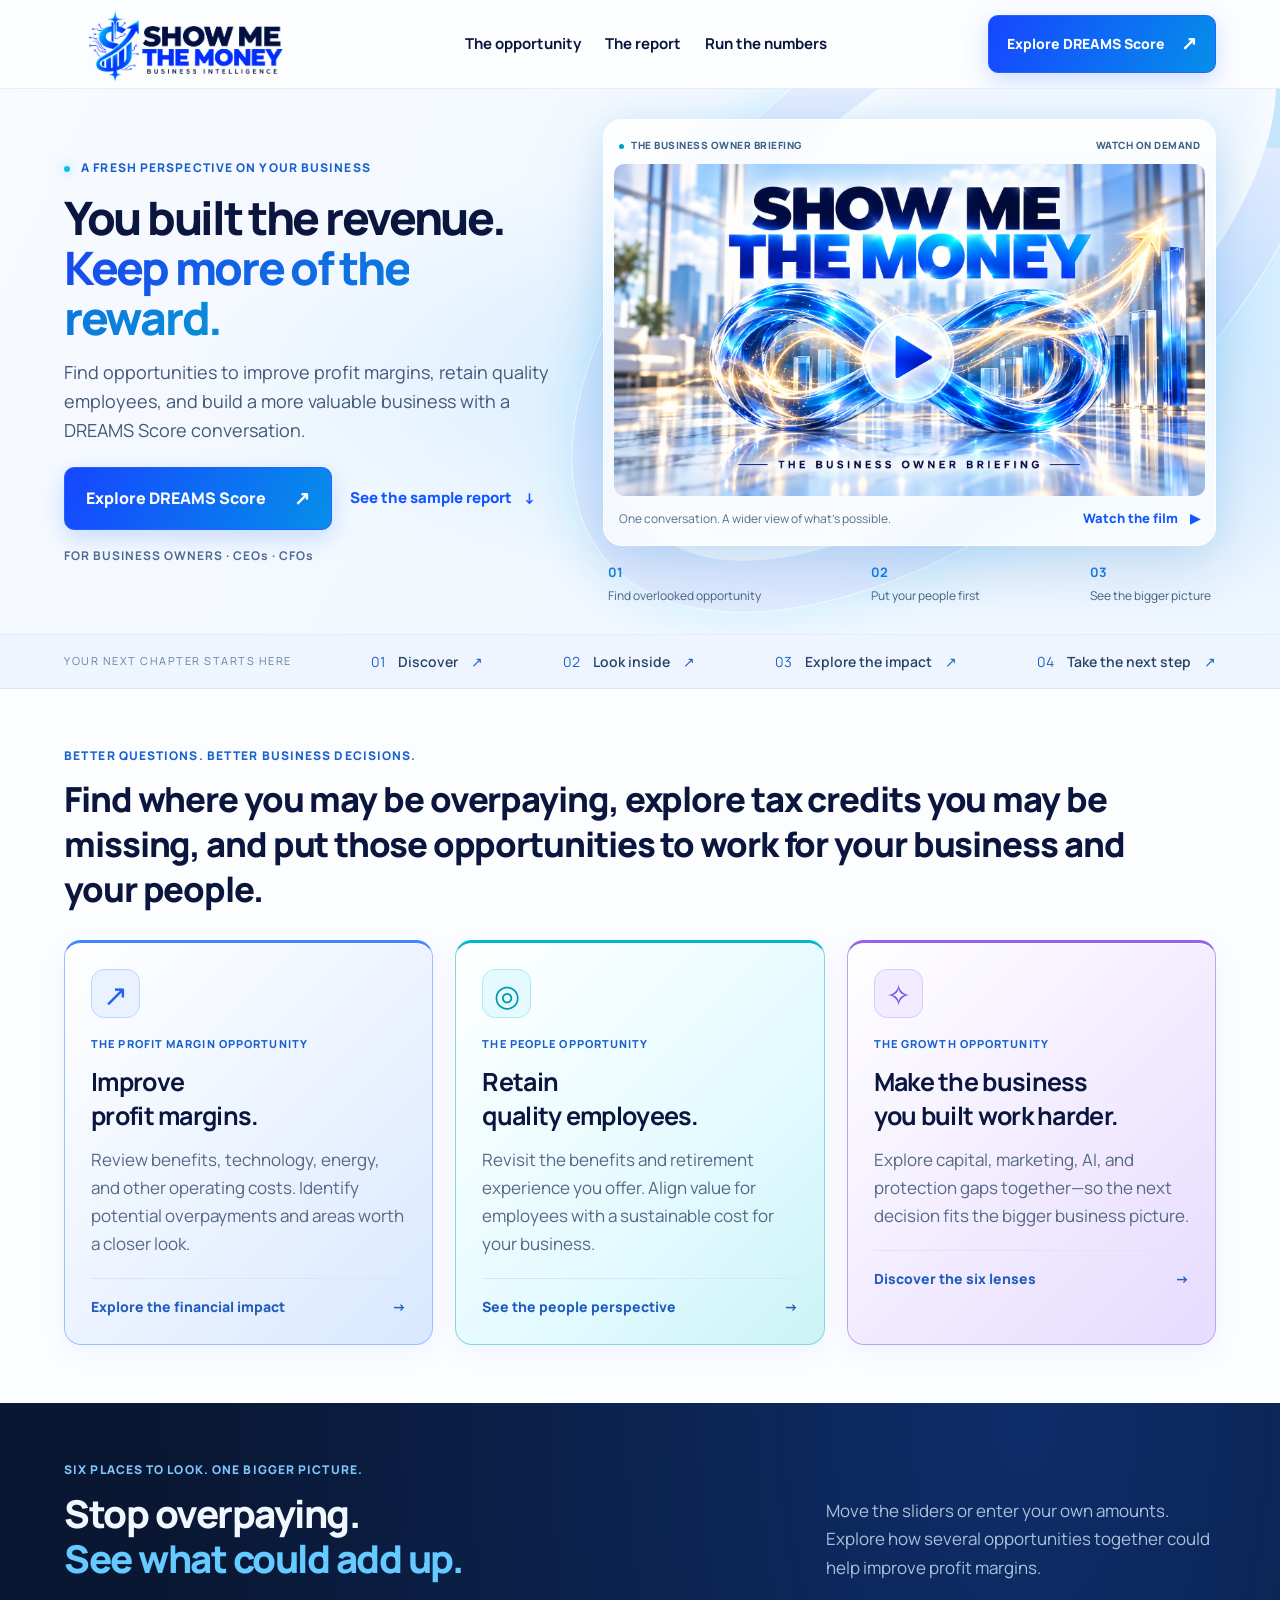
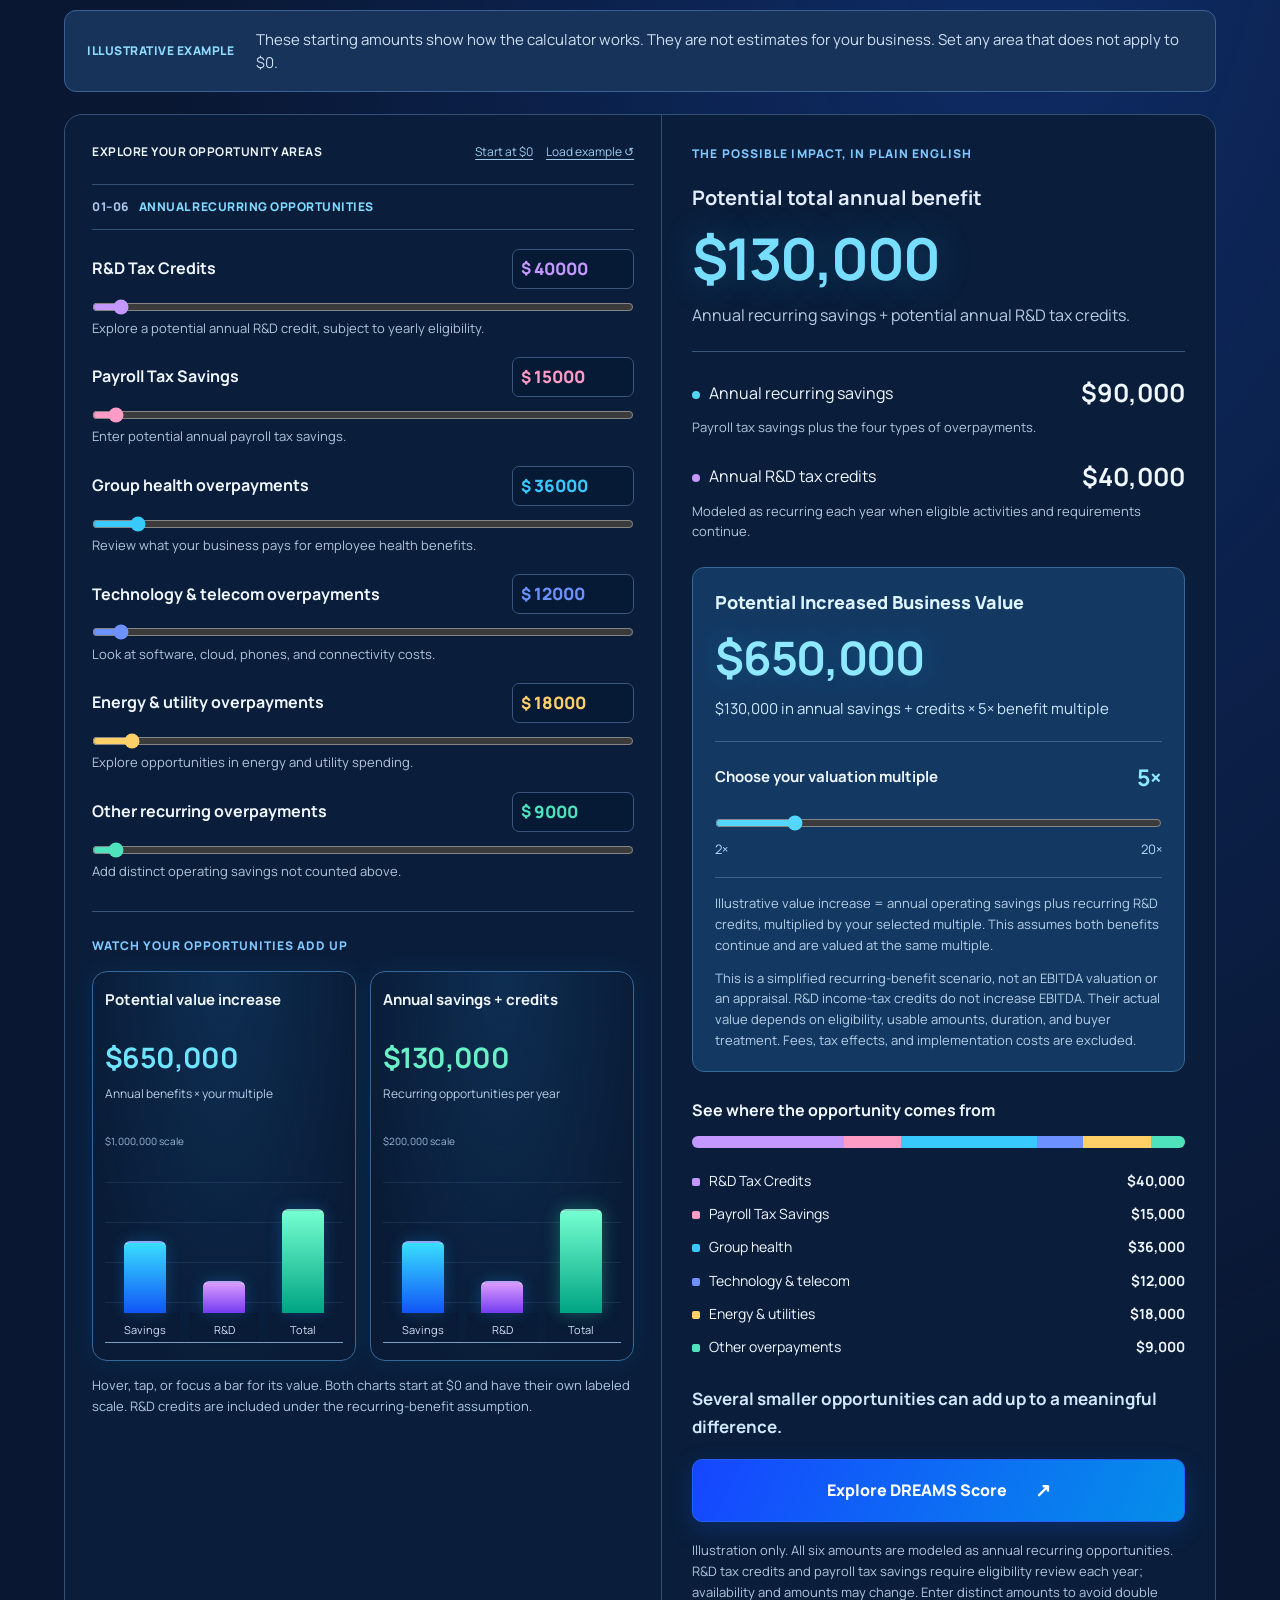
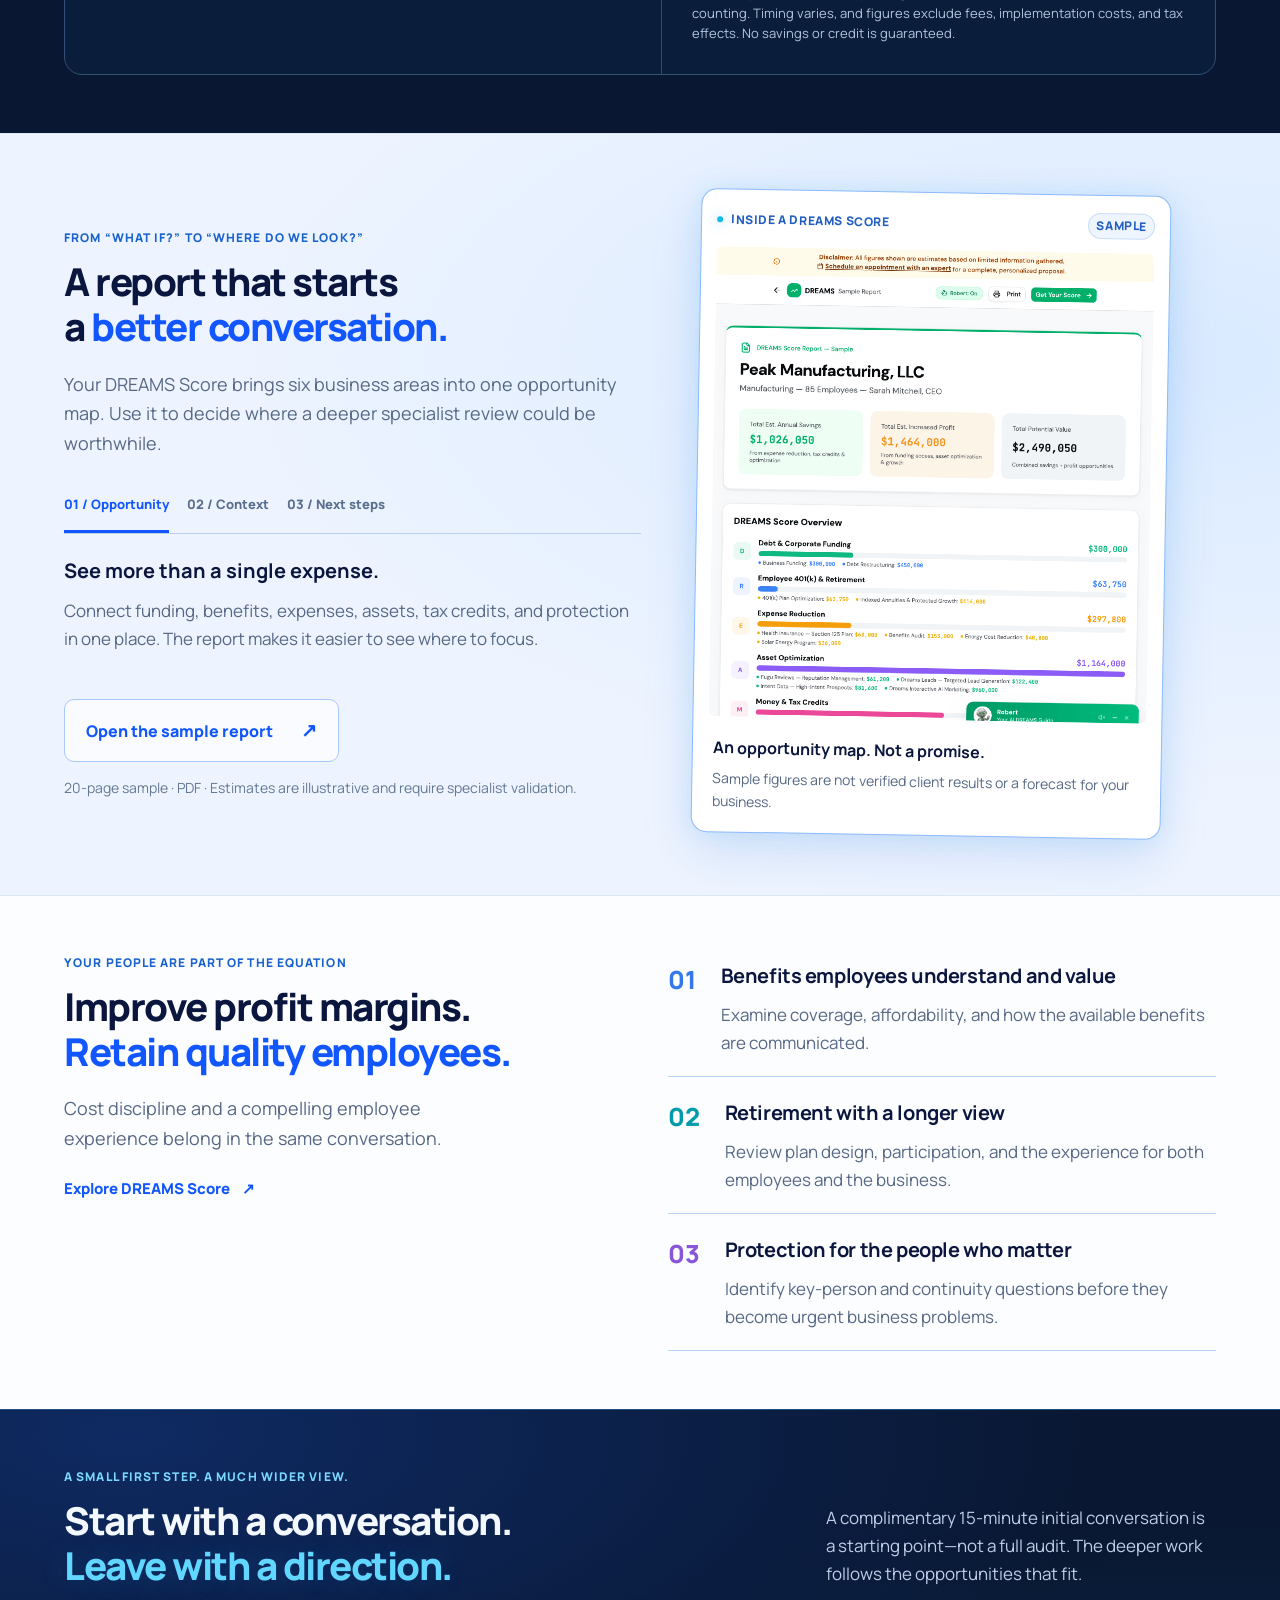
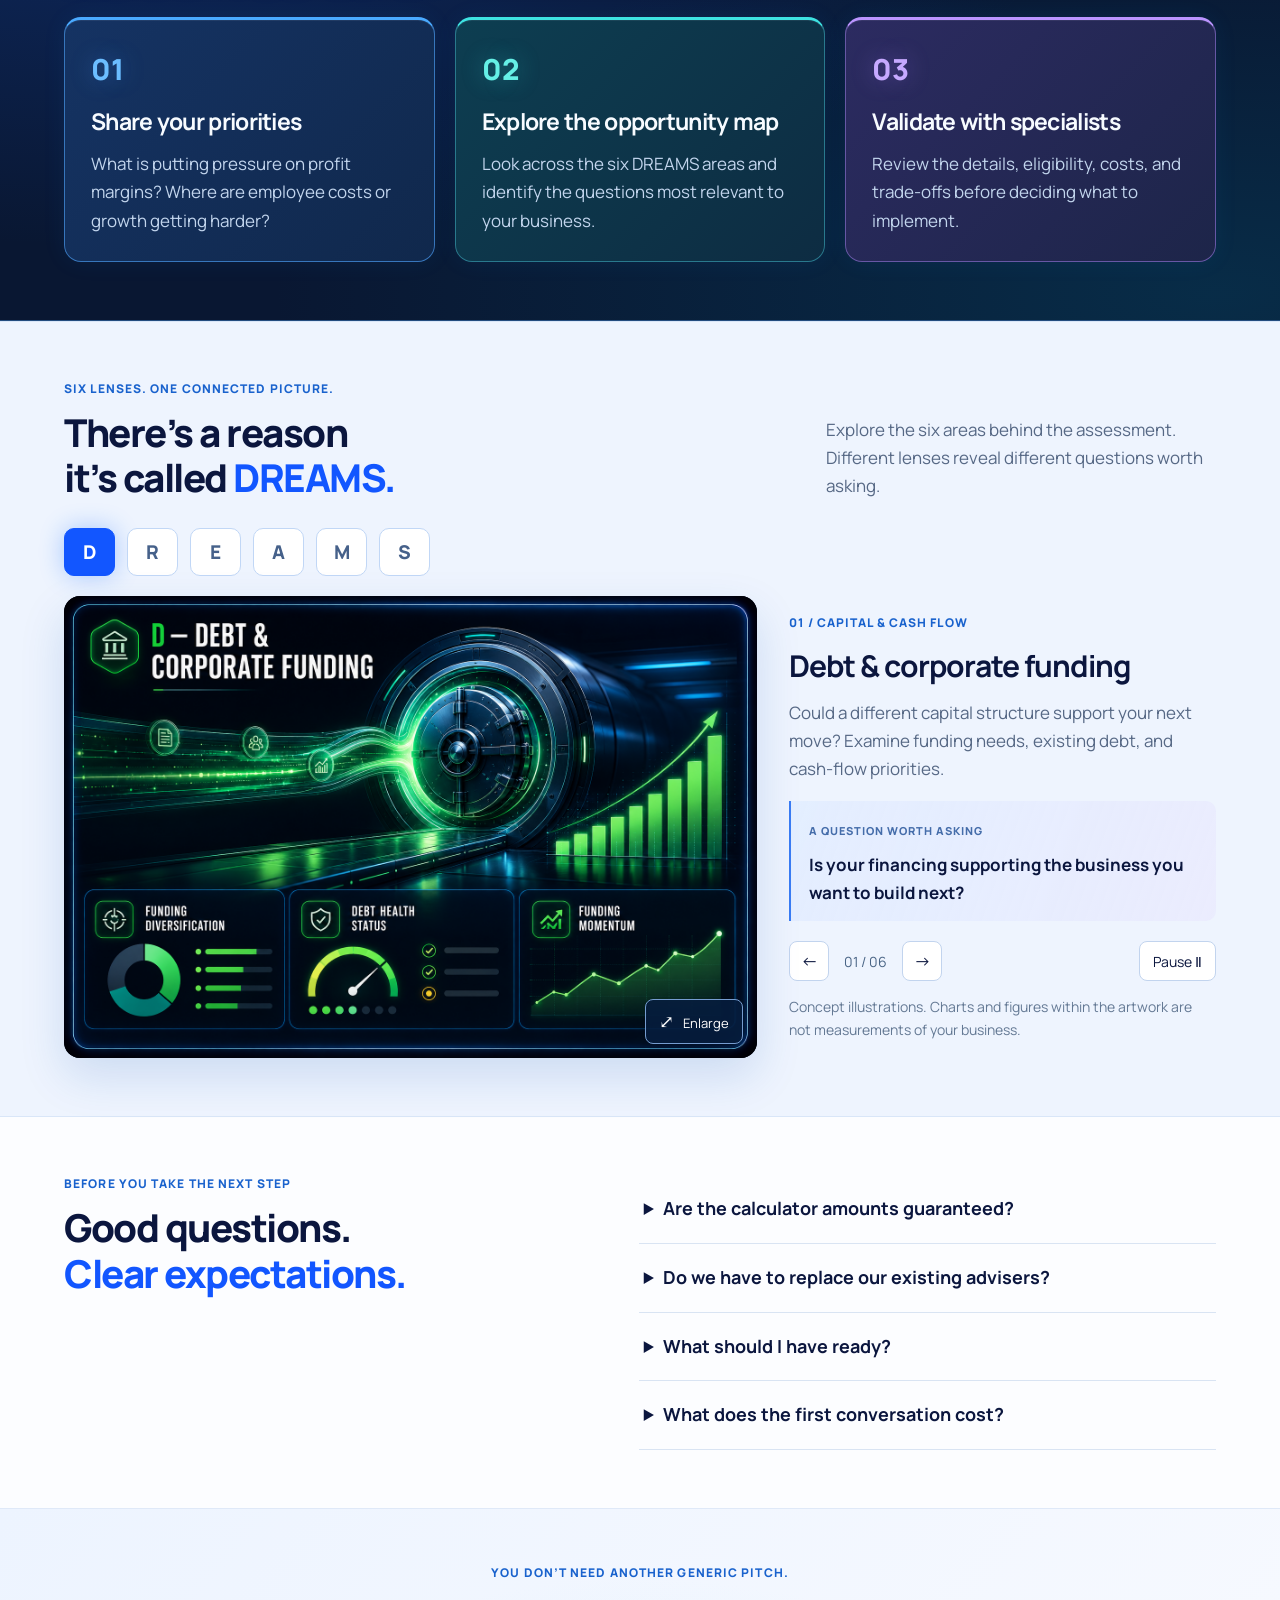
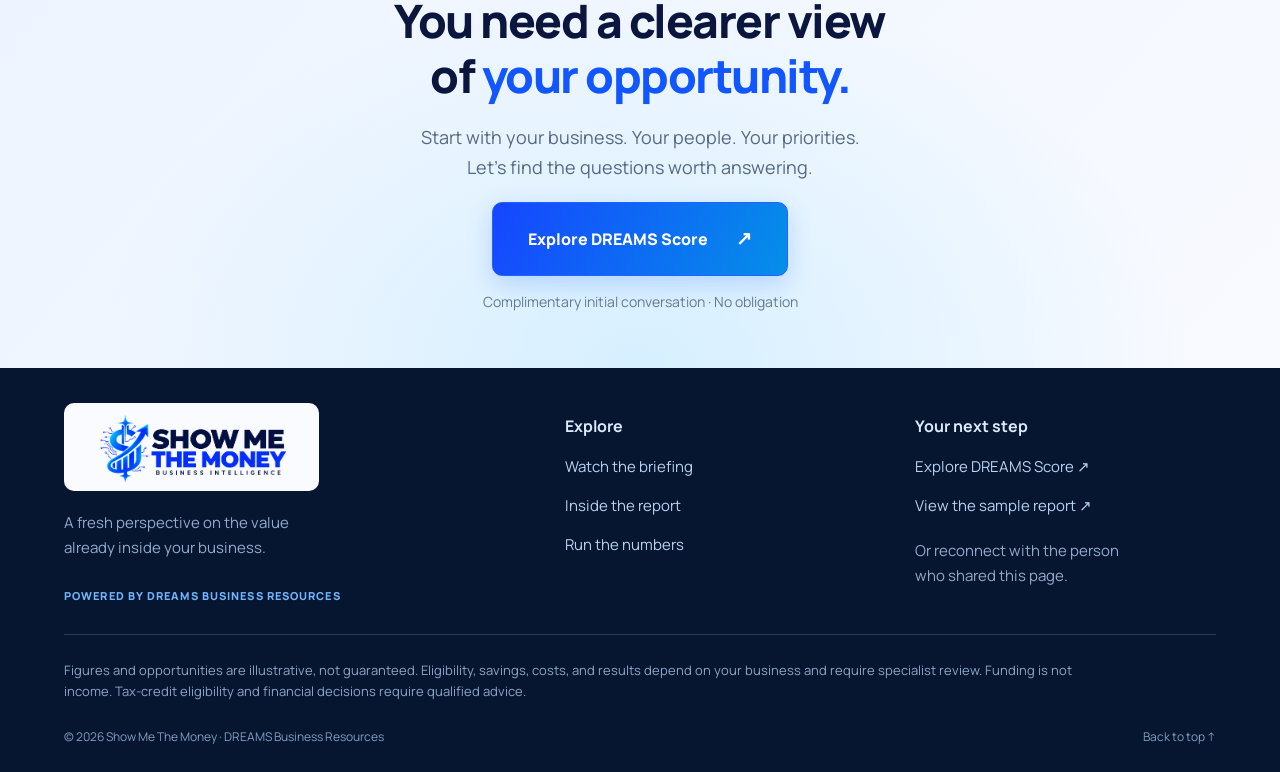
==== dreams/index.html @ e0a7e59a "Add DREAMS Score landing page at /dreams with interactive opportunity calculator" ====
<!doctype html>
<html lang="en"><head><meta charset="utf-8"><meta name="viewport" content="width=device-width,initial-scale=1"><meta name="robots" content="index,follow"><link rel="canonical" href="https://showmethemoney.pro/dreams/"><meta property="og:title" content="Show Me The Money · DREAMS Score"><meta property="og:description" content="Explore opportunities to improve profit margins and retain quality employees."><meta property="og:url" content="https://showmethemoney.pro/dreams/"><meta property="og:image" content="https://showmethemoney.pro/dreams/assets/video-cover.png"><title>Show Me The Money · Discover Your DREAMS Score</title><meta name="description" content="Explore opportunities to improve profit margins and retain quality employees with a DREAMS Score conversation."><link rel="preconnect" href="https://fonts.googleapis.com"><link rel="preconnect" href="https://fonts.gstatic.com" crossorigin><link href="https://fonts.googleapis.com/css2?family=Manrope:wght@400;500;600;700;800&display=swap" rel="stylesheet"><link rel="stylesheet" href="style.css?v=glow-7"><script defer src="app.js?v=glow-7"></script></head>
<body id="top"><a class="skip" href="#main">Skip to content</a><header class="header wrap"><a class="brand" href="#top" aria-label="Show Me The Money home"><img src="assets/show-money-logo-blue.png" alt="Show Me The Money"></a><nav aria-label="Main navigation"><a href="#opportunities">The opportunity</a><a href="#report">The report</a><a href="#value">Run the numbers</a></nav><a class="button small" href="https://dreamsscores.com/?refid=AA0233">Explore DREAMS Score <span>↗</span></a></header>
<main id="main"><section class="hero"><div class="hero-orbit" aria-hidden="true"></div><div class="wrap hero-grid"><div class="hero-copy"><p class="eyebrow"><span class="status-dot"></span> A FRESH PERSPECTIVE ON YOUR BUSINESS</p><h1>You built the revenue.<br><em>Keep more of the reward.</em></h1><p class="intro">Find opportunities to improve profit margins, retain quality employees, and build a more valuable business with a DREAMS Score conversation.</p><div class="hero-actions"><a class="button" href="https://dreamsscores.com/?refid=AA0233">Explore DREAMS Score <span>↗</span></a><a class="text-link" href="#report">See the sample report <span>↓</span></a></div><p class="micro">FOR BUSINESS OWNERS · CEOs · CFOs</p></div><div class="hero-media" id="film"><div class="video-shell"><div class="video-topline"><span><i></i> THE BUSINESS OWNER BRIEFING</span><span>WATCH ON DEMAND</span></div><div id="video-frame"><button id="play-video" class="video-cover" type="button" aria-label="Play the Show Me The Money business owner briefing"><img src="assets/video-cover.png" alt="Show Me The Money — luminous blue infinity loop and play arrow" fetchpriority="high" width="1672" height="941"></button></div><div class="video-caption"><span>One conversation. A wider view of what’s possible.</span><button class="text-link" id="watch-video" type="button">Watch the film <span>▶</span></button></div></div><div class="hero-bottom"><span><b>01</b> Find overlooked opportunity</span><span><b>02</b> Put your people first</span><span><b>03</b> See the bigger picture</span></div></div></div></section>
<div class="chapter-bar"><div class="wrap"><span>YOUR NEXT CHAPTER STARTS HERE</span><a href="#opportunities">01 <b>Discover</b> ↗</a><a href="#report">02 <b>Look inside</b> ↗</a><a href="#value">03 <b>Explore the impact</b> ↗</a><a href="#next">04 <b>Take the next step</b> ↗</a></div></div>
<section class="section wrap" id="opportunities"><div class="section-head"><div><p class="eyebrow">BETTER QUESTIONS. BETTER BUSINESS DECISIONS.</p><h2 class="opportunity-heading">Find where you may be overpaying, explore tax credits you may be missing, and put those opportunities to work for your business and your people.</h2></div></div><div class="outcome-grid"><article class="glow-card"><span class="line-icon">↗</span><p class="eyebrow">THE PROFIT MARGIN OPPORTUNITY</p><h3>Improve<br>profit margins.</h3><p>Review benefits, technology, energy, and other operating costs. Identify potential overpayments and areas worth a closer look.</p><a href="#value">Explore the financial impact <span>→</span></a></article><article class="glow-card cyan"><span class="line-icon">◎</span><p class="eyebrow">THE PEOPLE OPPORTUNITY</p><h3>Retain<br>quality employees.</h3><p>Revisit the benefits and retirement experience you offer. Align value for employees with a sustainable cost for your business.</p><a href="#people">See the people perspective <span>→</span></a></article><article class="glow-card violet"><span class="line-icon">✧</span><p class="eyebrow">THE GROWTH OPPORTUNITY</p><h3>Make the business<br>you built work harder.</h3><p>Explore capital, marketing, AI, and protection gaps together—so the next decision fits the bigger business picture.</p><a href="#dreams">Discover the six lenses <span>→</span></a></article></div></section>
<section class="value-section" id="value"><div class="wrap section"><div class="section-head"><div><p class="eyebrow">SIX PLACES TO LOOK. ONE BIGGER PICTURE.</p><h2>Stop overpaying.<br><em>See what could add up.</em></h2></div><p>Move the sliders or enter your own amounts. Explore how several opportunities together could help improve profit margins.</p></div><div class="scenario-banner"><span>ILLUSTRATIVE EXAMPLE</span><p>These starting amounts show how the calculator works. They are not estimates for your business. Set any area that does not apply to $0.</p></div><div class="opportunity-calculator"><div class="opportunity-inputs"><div class="calc-title"><b>EXPLORE YOUR OPPORTUNITY AREAS</b><div><button id="clear" type="button">Start at $0</button><button id="reset" type="button">Load example ↺</button></div></div><div class="opportunity-group"><span>01–06</span> ANNUAL RECURRING OPPORTUNITIES</div><div class="opportunity-control" style="--area-color:#c498ff"><div class="opportunity-label"><label for="rd">R&amp;D Tax Credits</label><div class="amount-entry"><span aria-hidden="true">$</span><input id="rd-amount" aria-label="R&amp;D Tax Credits, dollars" type="number" min="0" max="1000000" step="1" value="40000" inputmode="numeric"></div></div><input id="rd" type="range" min="0" max="1000000" step="1" value="40000" aria-describedby="rd-help"><p id="rd-help">Explore a potential annual R&amp;D credit, subject to yearly eligibility.</p></div><div class="opportunity-control" style="--area-color:#ff9cc5"><div class="opportunity-label"><label for="payroll">Payroll Tax Savings</label><div class="amount-entry"><span aria-hidden="true">$</span><input id="payroll-amount" aria-label="Payroll Tax Savings, dollars" type="number" min="0" max="500000" step="1" value="15000" inputmode="numeric"></div></div><input id="payroll" type="range" min="0" max="500000" step="1" value="15000" aria-describedby="payroll-help"><p id="payroll-help">Enter potential annual payroll tax savings.</p></div><div class="opportunity-control" style="--area-color:#38c9ff"><div class="opportunity-label"><label for="health">Group health overpayments</label><div class="amount-entry"><span aria-hidden="true">$</span><input id="health-amount" aria-label="Group health overpayments, dollars" type="number" min="0" max="500000" step="1" value="36000" inputmode="numeric"></div></div><input id="health" type="range" min="0" max="500000" step="1" value="36000" aria-describedby="health-help"><p id="health-help">Review what your business pays for employee health benefits.</p></div><div class="opportunity-control" style="--area-color:#6d92ff"><div class="opportunity-label"><label for="technology">Technology & telecom overpayments</label><div class="amount-entry"><span aria-hidden="true">$</span><input id="technology-amount" aria-label="Technology & telecom overpayments, dollars" type="number" min="0" max="300000" step="1" value="12000" inputmode="numeric"></div></div><input id="technology" type="range" min="0" max="300000" step="1" value="12000" aria-describedby="technology-help"><p id="technology-help">Look at software, cloud, phones, and connectivity costs.</p></div><div class="opportunity-control" style="--area-color:#ffcf68"><div class="opportunity-label"><label for="energy">Energy & utility overpayments</label><div class="amount-entry"><span aria-hidden="true">$</span><input id="energy-amount" aria-label="Energy & utility overpayments, dollars" type="number" min="0" max="300000" step="1" value="18000" inputmode="numeric"></div></div><input id="energy" type="range" min="0" max="300000" step="1" value="18000" aria-describedby="energy-help"><p id="energy-help">Explore opportunities in energy and utility spending.</p></div><div class="opportunity-control" style="--area-color:#4ee3bd"><div class="opportunity-label"><label for="other">Other recurring overpayments</label><div class="amount-entry"><span aria-hidden="true">$</span><input id="other-amount" aria-label="Other recurring overpayments, dollars" type="number" min="0" max="300000" step="1" value="9000" inputmode="numeric"></div></div><input id="other" type="range" min="0" max="300000" step="1" value="9000" aria-describedby="other-help"><p id="other-help">Add distinct operating savings not counted above.</p></div><div class="impact-dashboard"><p class="eyebrow">WATCH YOUR OPPORTUNITIES ADD UP</p><div class="impact-charts"><section class="impact-chart" aria-labelledby="valuation-chart-title"><h3 id="valuation-chart-title">Potential value increase</h3><strong id="valuation-chart-total"></strong><p>Annual benefits × your multiple</p><div class="chart-axis"><span id="valuation-ceiling"></span><span>$0 baseline</span></div><div class="chart-plot"><div class="chart-column"><div class="chart-track"><button type="button" class="chart-bar chart-color-0" id="valuation-bar-0" aria-label="Savings"><span class="chart-tooltip" id="valuation-tip-0"></span></button></div><span>Savings</span></div><div class="chart-column"><div class="chart-track"><button type="button" class="chart-bar chart-color-1" id="valuation-bar-1" aria-label="R&D"><span class="chart-tooltip" id="valuation-tip-1"></span></button></div><span>R&D</span></div><div class="chart-column"><div class="chart-track"><button type="button" class="chart-bar chart-color-2" id="valuation-bar-2" aria-label="Total"><span class="chart-tooltip" id="valuation-tip-2"></span></button></div><span>Total</span></div></div></section><section class="impact-chart" aria-labelledby="benefits-chart-title"><h3 id="benefits-chart-title">Annual savings + credits</h3><strong id="benefits-chart-total"></strong><p>Recurring opportunities per year</p><div class="chart-axis"><span id="benefits-ceiling"></span><span>$0 baseline</span></div><div class="chart-plot"><div class="chart-column"><div class="chart-track"><button type="button" class="chart-bar chart-color-0" id="benefits-bar-0" aria-label="Savings"><span class="chart-tooltip" id="benefits-tip-0"></span></button></div><span>Savings</span></div><div class="chart-column"><div class="chart-track"><button type="button" class="chart-bar chart-color-1" id="benefits-bar-1" aria-label="R&D"><span class="chart-tooltip" id="benefits-tip-1"></span></button></div><span>R&D</span></div><div class="chart-column"><div class="chart-track"><button type="button" class="chart-bar chart-color-2" id="benefits-bar-2" aria-label="Total"><span class="chart-tooltip" id="benefits-tip-2"></span></button></div><span>Total</span></div></div></section></div><p class="chart-caption">Hover, tap, or focus a bar for its value. Both charts start at $0 and have their own labeled scale. R&D credits are included under the recurring-benefit assumption.</p></div></div><div class="opportunity-results"><p class="eyebrow">THE POSSIBLE IMPACT, IN PLAIN ENGLISH</p><div class="first-year-result"><span>Potential total annual benefit</span><strong id="first-year-out">$130,000</strong><p>Annual recurring savings + potential annual R&amp;D tax credits.</p></div><div class="savings-summary"><div><span><i class="savings-dot"></i> Annual recurring savings</span><strong id="annual-out">$90,000</strong></div><p>Payroll tax savings plus the four types of overpayments.</p><div><span><i class="credits-dot"></i> Annual R&amp;D tax credits</span><strong id="credits-out">$40,000</strong></div><p>Modeled as recurring each year when eligible activities and requirements continue.</p></div><div class="monthly-result business-value-result"><span>Potential Increased Business Value</span><strong id="business-value-out">$650,000</strong><p id="business-value-formula">$130,000 in annual savings + credits × 5× benefit multiple</p><div class="multiple-control"><label for="earnings-multiple">Choose your valuation multiple <output id="earnings-multiple-out" for="earnings-multiple">5×</output></label><input id="earnings-multiple" type="range" min="2" max="20" step="0.5" value="5" aria-describedby="multiple-help"><div class="range-ends"><span>2×</span><span>20×</span></div></div><p id="multiple-help">Illustrative value increase = annual operating savings plus recurring R&D credits, multiplied by your selected multiple. This assumes both benefits continue and are valued at the same multiple.</p><p class="valuation-note">This is a simplified recurring-benefit scenario, not an EBITDA valuation or an appraisal. R&D income-tax credits do not increase EBITDA. Their actual value depends on eligibility, usable amounts, duration, and buyer treatment. Fees, tax effects, and implementation costs are excluded.</p></div><div class="breakdown"><h3>See where the opportunity comes from</h3><div id="breakdown-bar" class="breakdown-bar" aria-hidden="true"></div><div id="breakdown-list"></div></div><p class="result-takeaway">Several smaller opportunities can add up to a meaningful difference.</p><a class="button" href="https://dreamsscores.com/?refid=AA0233">Explore DREAMS Score <span>↗</span></a><p class="calc-note">Illustration only. All six amounts are modeled as annual recurring opportunities. R&amp;D tax credits and payroll tax savings require eligibility review each year; availability and amounts may change. Enter distinct amounts to avoid double counting. Timing varies, and figures exclude fees, implementation costs, and tax effects. No savings or credit is guaranteed.</p><p class="sr-only" id="calc-status" role="status" aria-live="polite"></p></div></div></div></section>
<section class="report-section" id="report"><div class="wrap section report-grid"><div class="report-copy"><p class="eyebrow">FROM “WHAT IF?” TO “WHERE DO WE LOOK?”</p><h2>A report that starts<br>a <em>better conversation.</em></h2><p class="lead">Your DREAMS Score brings six business areas into one opportunity map. Use it to decide where a deeper specialist review could be worthwhile.</p><div class="report-tabs" role="tablist" aria-label="What the report gives you"><button id="tab-map" role="tab" aria-controls="report-panel" aria-selected="true" data-report="0">01 / Opportunity</button><button id="tab-context" role="tab" aria-controls="report-panel" aria-selected="false" tabindex="-1" data-report="1">02 / Context</button><button id="tab-action" role="tab" aria-controls="report-panel" aria-selected="false" tabindex="-1" data-report="2">03 / Next steps</button></div><div id="report-panel" role="tabpanel" aria-labelledby="tab-map" tabindex="0"><h3>See more than a single expense.</h3><p>Connect funding, benefits, expenses, assets, tax credits, and protection in one place. The report makes it easier to see where to focus.</p></div><a class="button outline" href="assets/dreams-score-sample.pdf" target="_blank" rel="noopener">Open the sample report <span>↗</span></a><p class="fine">20-page sample · PDF · Estimates are illustrative and require specialist validation.</p></div><div class="report-display"><div class="report-label"><span class="status-dot"></span> INSIDE A DREAMS SCORE <span>SAMPLE</span></div><a href="assets/dreams-score-sample.pdf" target="_blank" rel="noopener" aria-label="Open the full sample DREAMS Score report"><img src="assets/report-preview.png" alt="Sample DREAMS Score for Peak Manufacturing, with estimated opportunities across six areas" width="773" height="1000" loading="lazy"></a><div class="report-caption"><b>An opportunity map. Not a promise.</b><span>Sample figures are not verified client results or a forecast for your business.</span></div></div></div></section>
<section class="section wrap people-section" id="people"><div class="people-intro"><p class="eyebrow">YOUR PEOPLE ARE PART OF THE EQUATION</p><h2>Improve profit margins.<br><em>Retain quality employees.</em></h2><p>Cost discipline and a compelling employee experience belong in the same conversation.</p><a class="text-link" href="https://dreamsscores.com/?refid=AA0233">Explore DREAMS Score <span>↗</span></a></div><div class="people-list"><article><span>01</span><div><h3>Benefits employees understand and value</h3><p>Examine coverage, affordability, and how the available benefits are communicated.</p></div></article><article><span>02</span><div><h3>Retirement with a longer view</h3><p>Review plan design, participation, and the experience for both employees and the business.</p></div></article><article><span>03</span><div><h3>Protection for the people who matter</h3><p>Identify key-person and continuity questions before they become urgent business problems.</p></div></article></div></section>
<section class="appointment-section" id="appointment"><div class="section wrap"><div class="section-head"><div><p class="eyebrow">A SMALL FIRST STEP. A MUCH WIDER VIEW.</p><h2>Start with a conversation.<br><em>Leave with a direction.</em></h2></div><p>A complimentary 15-minute initial conversation is a starting point—not a full audit. The deeper work follows the opportunities that fit.</p></div><div class="steps"><article class="glow-card"><span>01</span><h3>Share your priorities</h3><p>What is putting pressure on profit margins? Where are employee costs or growth getting harder?</p></article><article class="glow-card"><span>02</span><h3>Explore the opportunity map</h3><p>Look across the six DREAMS areas and identify the questions most relevant to your business.</p></article><article class="glow-card"><span>03</span><h3>Validate with specialists</h3><p>Review the details, eligibility, costs, and trade-offs before deciding what to implement.</p></article></div></div></section>
<section class="dreams-section" id="dreams"><div class="wrap section"><div class="section-head"><div><p class="eyebrow">SIX LENSES. ONE CONNECTED PICTURE.</p><h2>There’s a reason<br>it’s called <em>DREAMS.</em></h2></div><p>Explore the six areas behind the assessment. Different lenses reveal different questions worth asking.</p></div><div class="dreams-tabs" role="group" aria-label="Choose a DREAMS area"><button data-slide="0" aria-pressed="true">D</button><button data-slide="1" aria-pressed="false">R</button><button data-slide="2" aria-pressed="false">E</button><button data-slide="3" aria-pressed="false">A</button><button data-slide="4" aria-pressed="false">M</button><button data-slide="5" aria-pressed="false">S</button></div><div class="carousel" id="carousel" aria-roledescription="carousel" aria-label="DREAMS opportunity areas"><div class="carousel-image" id="swipe-area"><img id="slide-image" src="assets/dreams-d.png" alt="D — Debt and Corporate Funding" width="1536" height="1024" loading="lazy"><button id="expand" type="button" aria-label="Enlarge the current DREAMS image">⤢ <span>Enlarge</span></button></div><div class="carousel-copy"><p class="eyebrow" id="slide-kicker">01 / CAPITAL & CASH FLOW</p><h3 id="slide-title">Debt & corporate funding</h3><p id="slide-description">Could a different capital structure support your next move? Examine funding needs, existing debt, and cash-flow priorities.</p><div class="question-box"><span>A QUESTION WORTH ASKING</span><p id="slide-question">Is your financing supporting the business you want to build next?</p></div><div class="carousel-controls"><button id="prev" aria-label="Previous DREAMS area">←</button><span id="slide-count">01 / 06</span><button id="next-slide" aria-label="Next DREAMS area">→</button><button id="pause" aria-pressed="false">Pause Ⅱ</button></div><p class="fine">Concept illustrations. Charts and figures within the artwork are not measurements of your business.</p><p id="slide-status" class="sr-only" aria-live="polite"></p></div></div></div></section>
<section class="section wrap faq"><div><p class="eyebrow">BEFORE YOU TAKE THE NEXT STEP</p><h2>Good questions.<br><em>Clear expectations.</em></h2></div><div><details><summary>Are the calculator amounts guaranteed?</summary><p>No. The starting amounts are an example, not an estimate for your business. The calculator adds the annual recurring savings and R&amp;D tax credits you enter. It assumes the selected amounts continue when annual eligibility requirements are met. Specialists must confirm eligibility, timing, costs, and the actual financial impact.</p></details><details><summary>Do we have to replace our existing advisers?</summary><p>You can bring the opportunity discussion to your current CPA, benefits adviser, or leadership team. Use it to ask better questions and determine where additional expertise would be helpful.</p></details><details><summary>What should I have ready?</summary><p>Start with your priorities and a general picture of your business. If a deeper review makes sense, the appropriate specialist can explain which records are needed and how to provide them.</p></details><details><summary>What does the first conversation cost?</summary><p>The initial DREAMS Score conversation is presented as complimentary and without obligation. Any later service, product, or implementation should be reviewed separately for pricing, terms, and suitability.</p></details></div></section>
<section class="final-section" id="next"><div class="wrap final-inner"><p class="eyebrow">YOU DON’T NEED ANOTHER GENERIC PITCH.</p><h2>You need a clearer view<br>of <em>your opportunity.</em></h2><p>Start with your business. Your people. Your priorities.<br>Let’s find the questions worth answering.</p><a class="button" href="https://dreamsscores.com/?refid=AA0233">Explore DREAMS Score <span>↗</span></a><span class="fine">Complimentary initial conversation · No obligation</span></div></section></main>
<footer><div class="wrap footer-top"><div><a class="brand" href="#top"><img src="assets/show-money-logo-blue.png" alt="Show Me The Money"></a><p>A fresh perspective on the value<br>already inside your business.</p><span class="eyebrow">POWERED BY DREAMS BUSINESS RESOURCES</span></div><div><h3>Explore</h3><a href="#film">Watch the briefing</a><a href="#report">Inside the report</a><a href="#value">Run the numbers</a></div><div><h3>Your next step</h3><a href="https://dreamsscores.com/?refid=AA0233">Explore DREAMS Score ↗</a><a href="assets/dreams-score-sample.pdf" target="_blank" rel="noopener">View the sample report ↗</a><p>Or reconnect with the person<br>who shared this page.</p></div></div><div class="wrap footer-bottom"><p>Figures and opportunities are illustrative, not guaranteed. Eligibility, savings, costs, and results depend on your business and require specialist review. Funding is not income. Tax-credit eligibility and financial decisions require qualified advice.</p><div><span>© 2026 Show Me The Money · DREAMS Business Resources</span><a href="#top">Back to top ↑</a></div></div></footer>
<dialog id="image-dialog" aria-labelledby="dialog-title"><div class="dialog-head"><h2 id="dialog-title">DREAMS opportunity area</h2><button id="close-dialog" aria-label="Close enlarged image">Close ×</button></div><img id="large-image" alt=""><p>Concept artwork · Illustrative figures only</p></dialog></body></html>
---- dreams/style.css ----
:root{--ink:#0b163e;--muted:#566885;--blue:#1256ff;--cyan:#00b5d6;--pearl:#f6f9ff;--line:#d9e4f3}*{box-sizing:border-box}html{scroll-behavior:smooth;scroll-padding-top:24px}body{margin:0;background:#fcfdff;color:var(--ink);font:15px/1.7 Manrope,Arial,sans-serif;-webkit-font-smoothing:antialiased}button,input{font:inherit}button,a{-webkit-tap-highlight-color:transparent}button{cursor:pointer}button,a,input,summary{touch-action:manipulation}a{color:inherit;text-decoration:none}img{display:block;max-width:100%}button{color:inherit}h1,h2,h3,p{margin:0}em{font-style:normal;color:var(--blue)}.wrap{width:min(1280px,90%);margin-inline:auto}.section{padding-block:100px}.header{display:flex;align-items:center;justify-content:space-between;gap:25px;min-height:112px}.brand{width:240px;flex-shrink:0}.brand img{width:100%;height:75px;object-fit:contain}.header nav{display:flex;gap:27px;font-size:12px;font-weight:700}.header nav a:hover{color:var(--blue)}.button{display:inline-flex;align-items:center;justify-content:center;gap:28px;padding:18px 25px;background:linear-gradient(115deg,#1646ff,#058fe9);color:white;border:1px solid #2362ff;border-radius:10px;font-size:13px;font-weight:800;box-shadow:0 8px 24px #1266ff35;transition:box-shadow .25s,transform .25s}.button span{font-size:19px}.button.small{padding:12px 18px;font-size:11px;gap:16px}.button.outline{color:var(--blue);background:#ffffffa8;box-shadow:none;border-color:#a7c8fa}.button:hover{box-shadow:0 0 28px #286dff75,0 12px 28px #009dff25;transform:translateY(-3px)}.text-link{display:inline-flex;align-items:center;gap:12px;font-size:12px;font-weight:800;color:var(--blue);border:0;background:transparent;padding:0}.text-link:hover{text-decoration:underline}.eyebrow{font-size:10px;line-height:1.5;font-weight:800;letter-spacing:1.6px;color:#1962cd}.status-dot{display:inline-block;width:6px;height:6px;background:#11bde8;border-radius:50%;box-shadow:0 0 12px #1396ff88;margin-right:8px}.hero{position:relative;overflow:hidden;background:radial-gradient(ellipse at 77% 53%,#b0ddff99,transparent 58%),linear-gradient(115deg,#f7faff,#eef6ff);border-block:1px solid #e4edfb;padding:72px 0 66px;isolation:isolate}.hero-grid{display:grid;grid-template-columns:.82fr 1.18fr;gap:45px;align-items:center}.hero-orbit{position:absolute;z-index:-1;width:900px;height:480px;border:54px solid #3276fa15;border-right-color:#0e9de930;border-radius:50%;transform:rotate(-40deg);right:-120px;top:-60px;box-shadow:0 0 0 1px #ffffffb8,inset 0 0 45px #ffffff,0 0 60px #8be6ff55}h1{font-size:clamp(44px,4.4vw,65px);line-height:1.09;letter-spacing:-3.4px;font-weight:800;margin:24px 0}h1 em{background:linear-gradient(120deg,#1849ef,#078fd7);background-clip:text;-webkit-background-clip:text;color:transparent}.intro{font-size:16px;line-height:1.85;color:#435778;max-width:450px}.hero-actions{display:flex;align-items:center;flex-wrap:wrap;gap:22px;margin:30px 0}.micro{font-size:9px;letter-spacing:1.7px;color:#4d6992;font-weight:700}.hero-media{min-width:0}.video-shell{padding:10px;background:#ffffffb8;border:1px solid #fff;border-radius:19px;box-shadow:0 24px 60px #1d5eae25,0 0 34px #35b5ff20;backdrop-filter:blur(12px)}.video-topline{display:flex;align-items:center;justify-content:space-between;padding:7px 5px 13px;font-size:8px;letter-spacing:1px;font-weight:800;color:#3e6184;gap:10px}.video-topline i{display:inline-block;width:5px;height:5px;border-radius:50%;background:#009dca;margin-right:5px}#video-frame{aspect-ratio:16/9;background:#061b40;border-radius:10px;overflow:hidden}.video-cover{padding:0;border:0;width:100%;height:100%;background:#eaf3ff;display:block;transition:filter .3s}.video-cover img{width:100%;height:100%;object-fit:cover}.video-cover:hover{filter:brightness(1.08)}#video-frame iframe{width:100%;height:100%;border:0;display:block}.video-caption{display:flex;align-items:center;justify-content:space-between;gap:15px;font-size:9px;color:#536f8b;padding:16px 5px 8px}.video-caption .text-link{font-size:10px;white-space:nowrap}.hero-bottom{display:flex;gap:15px;justify-content:space-between;font-size:9px;color:#49617f;margin:24px 5px 0}.hero-bottom b{color:#137ee0;display:block;font-size:11px;margin-bottom:3px}.chapter-bar{background:#eff5ff;border-bottom:1px solid var(--line)}.chapter-bar .wrap{display:flex;align-items:center;justify-content:space-between;gap:18px;padding-block:24px}.chapter-bar .wrap>span{font-size:8px;letter-spacing:1.5px;color:#667fa1}.chapter-bar a{font-size:10px;color:#1c64c5}.chapter-bar b{font-weight:600;color:#274466;margin:0 10px}.section-head{display:flex;align-items:flex-end;justify-content:space-between;gap:50px;margin-bottom:43px}h2{font-size:clamp(32px,3.5vw,47px);line-height:1.18;letter-spacing:-2px;font-weight:800;margin-top:17px}.section-head>p{max-width:345px;color:var(--muted);font-size:14px}.outcome-grid{display:grid;grid-template-columns:repeat(3,1fr);gap:22px}.glow-card{--glow:25,103,255;background:linear-gradient(145deg,#fff,#f1f6ff);border:1px solid #d3e2fa;border-radius:17px;padding:30px;transition:box-shadow .25s,transform .25s,border-color .25s}.glow-card.cyan{--glow:0,177,205;background:linear-gradient(145deg,#fff,#eefbff)}.glow-card.violet{--glow:117,76,235;background:linear-gradient(145deg,#fff,#f6f3ff)}.line-icon{display:grid;place-items:center;width:49px;height:49px;color:#2463ef;border:1px solid #bdd6ff;background:#eaf2ff;border-radius:13px;font-size:30px;margin-bottom:25px}.cyan .line-icon{color:#009aaa;background:#e4faff;border-color:#b1e9ee}.violet .line-icon{color:#7452dc;background:#f1ecff;border-color:#d9caf7}.glow-card .eyebrow{font-size:8px}.glow-card h3{font-size:24px;line-height:1.35;letter-spacing:-.7px;margin:15px 0}.glow-card p:not(.eyebrow){font-size:13px;color:var(--muted)}.glow-card a{display:flex;justify-content:space-between;align-items:center;border-top:1px solid #dbe5f5;margin-top:25px;padding-top:19px;color:#225dbd;font-size:11px;font-weight:800}.report-section{background:radial-gradient(ellipse at 90% 30%,#c4e0ff80,transparent 60%),#eef4ff;border-block:1px solid #dce7f6;overflow:hidden}.report-grid{display:grid;grid-template-columns:1fr .9fr;gap:100px;align-items:center}.lead{color:var(--muted);font-size:16px;margin:25px 0 28px}.report-tabs{display:flex;border-bottom:1px solid #bbd0ee;gap:18px}.report-tabs button{font-size:10px;white-space:nowrap;padding:15px 0;border:0;border-bottom:3px solid transparent;background:none;font-weight:800;color:#5a6f8d}.report-tabs button[aria-selected=true]{color:var(--blue);border-bottom-color:var(--blue)}#report-panel{min-height:160px;padding:25px 0}#report-panel h3{font-size:17px;margin-bottom:10px}#report-panel p{font-size:13px;color:var(--muted)}.fine{font-size:10px;color:#647994;line-height:1.75;margin-top:15px}.report-display{max-width:470px;background:white;border:1px solid #c4d8ef;border-radius:16px;box-shadow:0 30px 65px #16488c26;transform:rotate(1deg);padding:15px}.report-label{display:flex;align-items:center;font-size:9px;color:#235ec2;font-weight:800;letter-spacing:.6px;padding:2px 0 14px}.report-label>span:last-child{margin-left:auto;background:#eff5ff;border:1px solid #c9ddfb;border-radius:20px;padding:2px 7px}.report-display img{width:100%;max-height:470px;object-fit:cover;object-position:top;border-radius:7px}.report-caption{display:flex;flex-direction:column;padding:18px 5px 4px;font-size:12px;gap:6px}.report-caption span{font-size:10px;color:var(--muted)}.people-section{display:grid;grid-template-columns:1fr 1fr;gap:90px}.people-intro>p:not(.eyebrow){max-width:380px;color:var(--muted);margin:25px 0}.people-list article{display:flex;gap:25px;padding:25px 0;border-bottom:1px solid var(--line)}.people-list article:first-child{padding-top:5px}.people-list article>span{font-size:25px;font-weight:800;color:#7aa5ee}.people-list h3{font-size:18px;margin-bottom:9px;letter-spacing:-.4px}.people-list p{font-size:13px;color:var(--muted)}.value-section{background:radial-gradient(ellipse at 80% 0%,#164dbb66,transparent 60%),#091732;color:#f1f7ff}.value-section .eyebrow{color:#7fc8ff}.value-section em{color:#64caff}.value-section .section-head>p{color:#abc0dc}.calculator{display:grid;grid-template-columns:.85fr 1.15fr;border:1px solid #365075;border-radius:20px;overflow:hidden;background:#ffffff05}.calc-controls{padding:35px;background:#0b2040;border-right:1px solid #344c70}.calc-title{display:flex;justify-content:space-between;align-items:center;margin-bottom:27px;font-size:9px;letter-spacing:1.2px}.calc-title button{color:#9dcaed;border:0;background:transparent;font-size:10px}.calc-controls label{display:flex;align-items:center;justify-content:space-between;gap:20px;font-size:12px;margin-top:27px}.calc-controls output{font-size:16px;white-space:nowrap;font-weight:800;color:#79d8ff}.calc-controls input{width:100%;accent-color:#32bdff;margin:19px 0 0;height:8px;cursor:pointer}.range-ends{display:flex;justify-content:space-between;color:#7896bc;font-size:9px}.calc-note{font-size:10px;line-height:1.8;color:#9ab0cc;margin-top:27px}.calc-results{padding:36px 42px}.result-main{padding:20px 0 24px;border-bottom:1px solid #2b4569}.result-main>span{font-size:13px;color:#c4d7ed}.result-main>strong{font-size:clamp(36px,4.7vw,65px);font-weight:800;letter-spacing:-2px;color:#72daff;display:block;line-height:1.2;margin:12px 0;text-shadow:0 0 35px #26a8e54a}.result-main p{font-size:11px;color:#9fbbdb}.result-pair{display:grid;grid-template-columns:1fr 1fr;gap:20px;padding-top:25px}.result-pair span{display:block;font-size:10px;color:#a3bbd6}.result-pair strong{font-size:26px;display:block;letter-spacing:-.6px}.value-bars{margin-top:25px;display:grid;gap:14px}.value-bars span{font-size:9px;color:#a6c0dd;display:block}.value-bars i{height:7px;display:block;margin-top:5px;background:linear-gradient(90deg,#2561ff,#48d2ff);border-radius:10px;transition:width .25s}.value-bars div:last-child i{background:linear-gradient(90deg,#13b7e2,#76e4ff)}.steps{display:grid;grid-template-columns:repeat(3,1fr);gap:20px}.steps article>span{font-size:35px;color:#8bb7fa;font-weight:800}.steps h3{font-size:20px}.dreams-section{background:#eef4fe;border-block:1px solid #d9e6f8}.dreams-tabs{display:flex;gap:12px;margin-bottom:24px}.dreams-tabs button{font-size:19px;font-weight:800;border:1px solid #c1d7f6;background:#fff;color:#46618a;border-radius:10px;width:51px;height:48px;transition:.2s}.dreams-tabs button[aria-pressed=true]{background:var(--blue);color:white;border-color:var(--blue);box-shadow:0 0 24px #1b72ff55}.carousel{display:grid;grid-template-columns:1.3fr .8fr;gap:42px;align-items:center}.carousel-image{position:relative;border-radius:16px;overflow:hidden;background:#06122a;box-shadow:0 18px 45px #104eae26}.carousel-image img{aspect-ratio:3/2;width:100%;object-fit:contain}.carousel-image>button{position:absolute;right:14px;bottom:14px;border:1px solid #759cd0;background:#061d3ede;border-radius:8px;color:white;padding:7px 13px;font-size:18px}.carousel-image>button span{font-size:10px;margin-left:5px}.carousel-copy h3{font-size:29px;line-height:1.25;letter-spacing:-1px;margin:15px 0}.carousel-copy>p:not(.eyebrow):not(.fine):not(.sr-only){font-size:14px;color:var(--muted)}.question-box{border-left:2px solid #6ba8ff;margin-top:23px;padding:3px 0 3px 18px}.question-box span{font-size:8px;letter-spacing:1px;font-weight:800;color:#456daa}.question-box p{font-size:14px;font-weight:700;line-height:1.65;margin-top:8px}.carousel-controls{display:flex;align-items:center;gap:15px;margin-top:25px}.carousel-controls button{border:1px solid #c2d4ee;background:white;border-radius:8px;min-height:40px;min-width:40px}.carousel-controls button:hover{border-color:#2366ff;box-shadow:0 0 16px #257cff30}.carousel-controls span{font-size:10px;color:#496485}.carousel-controls #pause{font-size:10px;margin-left:auto;padding-inline:13px}.faq{display:grid;grid-template-columns:1fr 1.1fr;gap:75px}.faq details{border-bottom:1px solid var(--line)}.faq summary{cursor:pointer;padding:22px 5px;font-size:14px;font-weight:700}.faq details p{font-size:13px;color:var(--muted);padding:0 5px 25px}.final-section{overflow:hidden;background:radial-gradient(ellipse at 50% 100%,#c2eaff99,transparent 60%),linear-gradient(130deg,#edf4ff,#f8faff);border-top:1px solid #dfe9f8;text-align:center}.final-inner{padding-block:85px}.final-inner h2{font-size:clamp(34px,4.2vw,59px)}.final-inner>p:not(.eyebrow){color:var(--muted);margin:24px 0}.final-inner .fine{display:block}.final-inner .button{padding:20px 35px}footer{background:#071630;color:#dce9fb}.footer-top{display:grid;grid-template-columns:1.5fr 1fr 1fr;gap:50px;padding:55px 0 35px}.footer-top .brand{display:block;background:#f9fbff;border-radius:10px;padding:8px 14px;width:255px}.footer-top .brand img{height:72px}.footer-top p{color:#92aacb;font-size:12px;margin:20px 0}.footer-top .eyebrow{font-size:8px;color:#70b6fc}.footer-top h3{font-size:12px;margin:10px 0 22px}.footer-top a:not(.brand){display:block;font-size:12px;color:#b9d2f1;margin:14px 0}.footer-bottom{border-top:1px solid #263c5d;padding:25px 0}.footer-bottom p{font-size:10px;color:#8ca5c8;max-width:1050px}.footer-bottom>div{display:flex;justify-content:space-between;gap:20px;color:#809ec3;font-size:9px;margin-top:25px}.skip{position:absolute;top:-100px;left:15px;z-index:20;background:white;padding:15px}.skip:focus{top:10px}.sr-only{position:absolute;width:1px;height:1px;overflow:hidden;clip:rect(0,0,0,0);white-space:nowrap}a:focus-visible,button:focus-visible,input:focus-visible,summary:focus-visible,[tabindex]:focus-visible{outline:3px solid #009cdb;outline-offset:5px}dialog{width:min(1150px,95vw);max-height:94dvh;border:1px solid #6b9be7;border-radius:15px;padding:20px;background:#081a36;color:white}dialog::backdrop{background:#021027d9;backdrop-filter:blur(5px)}.dialog-head{display:flex;align-items:center;justify-content:space-between;gap:15px;margin-bottom:15px}.dialog-head h2{font-size:18px;letter-spacing:0;margin:0}.dialog-head button{background:#163d74;border:1px solid #6790c8;color:#fff;border-radius:7px;padding:9px 15px}dialog img{width:100%;height:auto}dialog>p{font-size:10px;color:#b9ccec;margin-top:10px}
@media(hover:hover) and (pointer:fine){.glow-card:hover,.glow-card:focus-within{transform:translateY(-6px);border-color:rgba(var(--glow),.7);box-shadow:0 0 25px rgba(var(--glow),.22),0 20px 40px rgba(var(--glow),.12)}}
@media(min-width:1550px){.hero{padding-block:92px}.hero-grid{gap:60px}h1{font-size:66px}}
@media(max-width:1100px){.header nav{gap:17px;font-size:10px}.brand{width:205px}.header .button{font-size:10px}.hero-grid{gap:27px;grid-template-columns:.9fr 1.1fr}h1{font-size:49px;letter-spacing:-2.6px}.hero-actions .text-link{font-size:11px}.hero-bottom{font-size:8px}.chapter-bar .wrap>span{display:none}.report-grid{gap:45px}.glow-card{padding:25px}.glow-card h3{font-size:21px}.people-section{gap:45px}.carousel{gap:28px}.calc-results{padding:30px}.calc-controls{padding:30px}.header .brand img{height:66px}}
@media(max-width:850px){.header{min-height:90px}.header nav{display:none}.hero{padding:45px 0}.hero-grid{grid-template-columns:1fr;gap:35px}.hero-copy{text-align:center}.hero-copy .intro{margin-inline:auto;max-width:610px}.hero-actions{justify-content:center}h1{font-size:57px;line-height:1.05}h1 br:last-child{display:none}.hero-media{max-width:710px;width:100%;margin-inline:auto}.hero-bottom{font-size:10px}.section{padding-block:65px}.section-head{gap:25px;align-items:flex-start}.section-head>p{max-width:290px;font-size:12px}.outcome-grid{gap:14px}.glow-card{padding:20px}.glow-card h3{font-size:19px}.glow-card p:not(.eyebrow){font-size:12px}.glow-card a{font-size:10px;gap:10px}.report-grid{grid-template-columns:1fr 1fr;gap:25px}.report-tabs{gap:10px}.report-tabs button{font-size:8px}.people-section{grid-template-columns:1fr}.people-intro>p:not(.eyebrow){max-width:600px}.calculator{grid-template-columns:1fr}.calc-controls{border-right:0;border-bottom:1px solid #344c70}.calc-controls label{margin-top:20px}.result-main>strong{font-size:55px}.carousel{grid-template-columns:1fr}.carousel-image{max-width:750px;width:100%;margin-inline:auto}.carousel-copy{max-width:650px}.carousel-copy h3{font-size:30px}.faq{grid-template-columns:1fr;gap:30px}.footer-top{gap:30px;grid-template-columns:1.3fr 1fr}.footer-top>div:last-child{grid-column:2;grid-row:1/3;margin-top:145px}}
@media(max-width:580px){.wrap{width:calc(100% - 36px)}.header{gap:13px;min-height:85px}.brand{width:154px}.header .brand img{height:60px}.header .button{font-size:9px;padding:10px;gap:8px}.header .button span{display:none}.hero{padding-block:35px}.hero .eyebrow{font-size:8px}h1{font-size:42px;letter-spacing:-2px;margin:22px 0}.intro{font-size:14px}.hero-actions{gap:20px;margin:25px 0}.hero-actions .button{width:100%}.micro{font-size:8px}.hero-grid{gap:28px}.video-topline{font-size:6px;letter-spacing:.7px}.video-topline>span:last-child{display:none}.video-caption{font-size:8px;padding:12px 3px 6px;gap:10px}.video-caption .text-link{font-size:8px}.video-shell{padding:7px;border-radius:13px}.hero-bottom{font-size:8px;gap:10px;margin-top:18px}.hero-bottom b{font-size:10px}.chapter-bar .wrap{display:grid;grid-template-columns:1fr 1fr;padding-block:16px;gap:12px}.chapter-bar a{font-size:9px}.chapter-bar b{margin-inline:5px}.section{padding-block:50px}.section-head{display:block;margin-bottom:28px}.section-head>p{max-width:none;margin-top:22px;font-size:14px}h2{font-size:33px;letter-spacing:-1.5px}.outcome-grid,.steps,.report-grid{grid-template-columns:1fr}.glow-card{padding:27px}.glow-card h3{font-size:26px}.glow-card p:not(.eyebrow){font-size:14px}.glow-card a{font-size:12px}.report-display{margin-top:20px;transform:none;max-width:none}.report-display img{max-height:390px}.report-tabs{gap:22px}.report-tabs button{font-size:9px}.lead{font-size:14px}#report-panel{min-height:150px}.people-section{gap:30px}.people-list article{gap:18px}.people-list h3{font-size:17px}.calc-controls,.calc-results{padding:24px}.calc-controls label{font-size:11px;gap:10px}.calc-controls output{font-size:15px}.result-main>strong{font-size:47px}.result-pair{gap:15px}.result-pair strong{font-size:23px}.result-pair span{font-size:9px}.steps h3{font-size:22px}.dreams-tabs{gap:9px}.dreams-tabs button{width:calc((100% - 45px)/6);height:44px;font-size:18px}.carousel-copy h3{font-size:27px}.final-inner{padding-block:55px}.final-inner>p:not(.eyebrow){font-size:14px}.final-inner .button{width:100%;font-size:13px}.footer-top{grid-template-columns:1fr;gap:22px;padding-top:40px}.footer-top>div:last-child{grid-column:auto;grid-row:auto;margin:0}.footer-top a:not(.brand){min-height:30px}.footer-bottom>div{flex-direction:column;gap:10px}.dialog-head h2{font-size:13px}.dialog-head button{font-size:11px}dialog{padding:12px}}
@media(prefers-reduced-motion:reduce){html{scroll-behavior:auto}*,*::before,*::after{transition:none!important;animation:none!important}.glow-card:hover,.glow-card:focus-within,.button:hover{transform:none}}

/* Revision: compact laptop composition and larger, more readable text. */
body{font-size:17px;line-height:1.65}.header{min-height:88px}.header nav{font-size:15px;gap:24px}.header .button.small{font-size:14px;padding:12px 18px}.hero{padding:30px 0 28px}.hero-grid{grid-template-columns:.95fr 1.15fr;gap:32px}.hero h1{font-size:clamp(40px,3.6vw,52px);letter-spacing:-2.3px;line-height:1.08;margin:16px 0}.hero .intro{font-size:18px;line-height:1.6;max-width:520px}.hero-actions{margin:22px 0 16px;gap:18px}.button{font-size:16px;padding:15px 21px}.text-link{font-size:15px}.eyebrow{font-size:12px;letter-spacing:1.1px}.micro{font-size:12px;letter-spacing:1px}.hero-bottom{margin-top:16px;font-size:12px;gap:15px}.hero-bottom b{font-size:13px}.video-topline{font-size:10px;letter-spacing:.5px;padding-bottom:10px}.video-caption{font-size:12px;padding:12px 5px 5px}.video-caption .text-link{font-size:13px}.chapter-bar .wrap{padding-block:15px}.chapter-bar .wrap>span{font-size:11px}.chapter-bar a{font-size:14px}.section{padding-block:58px}.section-head{margin-bottom:28px;gap:32px}.section-head>p{font-size:17px;max-width:390px}h2{font-size:clamp(32px,3vw,43px);margin-top:12px;letter-spacing:-1.5px}.glow-card{padding:26px}.glow-card .eyebrow{font-size:11px}.glow-card h3{font-size:25px;margin:13px 0}.glow-card p:not(.eyebrow){font-size:17px;line-height:1.65}.glow-card a{font-size:14px;margin-top:20px;padding-top:16px}.line-icon{margin-bottom:18px}.report-grid{gap:55px}.lead{font-size:18px;margin:20px 0}.report-tabs{gap:18px}.report-tabs button{font-size:13px}.report-tabs button[aria-selected=true]{font-weight:800}#report-panel{min-height:165px;padding:20px 0}#report-panel h3{font-size:20px}#report-panel p{font-size:17px}.fine{font-size:14px;line-height:1.6}.report-label{font-size:12px}.report-caption{font-size:16px}.report-caption span{font-size:14px}.people-section{gap:55px}.people-intro>p:not(.eyebrow){font-size:18px;margin:20px 0}.people-list article{padding:19px 0}.people-list h3{font-size:20px}.people-list p{font-size:17px}.steps h3{font-size:23px}.steps article>span{font-size:29px}.dreams-tabs{margin-bottom:20px}.carousel{gap:32px;align-items:center}.carousel-image{height:auto;min-height:0;align-self:center;aspect-ratio:3/2}.carousel-image img{display:block;width:100%;height:auto;min-height:0;max-height:none;aspect-ratio:auto;object-fit:contain}.carousel-copy h3{font-size:30px}.carousel-copy>p:not(.eyebrow):not(.fine):not(.sr-only){font-size:17px}.question-box{margin-top:18px}.question-box span{font-size:11px}.question-box p{font-size:17px}.carousel-controls{margin-top:20px}.carousel-controls span,.carousel-controls #pause{font-size:14px}.carousel-image>button span{font-size:13px}.faq{gap:50px}.faq summary{font-size:18px;padding:19px 5px}.faq details p{font-size:17px}.final-inner{padding-block:55px}.final-inner h2{font-size:clamp(34px,3.6vw,49px)}.final-inner>p:not(.eyebrow){font-size:18px;margin:20px 0}.footer-top{padding:35px 0 25px}.footer-top h3{font-size:16px;margin:10px 0 16px}.footer-top a:not(.brand),.footer-top p{font-size:15px}.footer-top .eyebrow{font-size:11px}.footer-bottom p{font-size:13px}.footer-bottom>div{font-size:12px}.dialog-head h2{font-size:20px}dialog>p{font-size:14px}
/* Opportunity calculator: recurring savings and credits stay distinct. */
.scenario-banner{display:flex;align-items:center;gap:22px;padding:17px 22px;border:1px solid #3b6094;border-radius:12px;background:#17335a;margin-bottom:22px}.scenario-banner>span{white-space:nowrap;color:#8fdcff;font-size:12px;font-weight:800;letter-spacing:.5px}.scenario-banner p{font-size:15px;color:#d0def1;line-height:1.55}.opportunity-calculator{display:grid;grid-template-columns:1.08fr 1fr;border:1px solid #365075;border-radius:18px;overflow:hidden;background:#0a1e3b}.opportunity-inputs{padding:27px;border-right:1px solid #344c70}.opportunity-inputs .calc-title{font-size:12px;letter-spacing:.5px;align-items:flex-start;gap:15px;margin-bottom:22px}.calc-title>div{display:flex;gap:13px;flex-shrink:0}.opportunity-inputs .calc-title button{font-size:12px;padding:0;white-space:nowrap;text-decoration:underline;text-underline-offset:3px}.opportunity-group{display:flex;align-items:center;gap:10px;font-size:12px;font-weight:800;letter-spacing:.5px;color:#82d9ff;padding:12px 0;border-block:1px solid #315276}.opportunity-group>span{color:#abc5ed}.opportunity-group small{font-size:11px;font-weight:500;color:#b1c6df;margin-left:auto;white-space:nowrap}.credit-group{color:#d0b0ff;margin-top:22px}.opportunity-control{padding-top:19px}.opportunity-label{display:flex;align-items:center;justify-content:space-between;gap:16px}.opportunity-label label{font-size:16px;font-weight:700;line-height:1.35}.amount-entry{display:flex;align-items:center;gap:3px;border:1px solid #3a567d;border-radius:7px;padding:5px 8px;background:#061a36;color:var(--area-color);flex-shrink:0}.amount-entry>span{font-size:16px;font-weight:800}.amount-entry input{width:91px;min-width:0;color:var(--area-color);font-size:17px;font-weight:800;background:none;border:0;padding:0;appearance:textfield;-moz-appearance:textfield}.amount-entry input::-webkit-inner-spin-button,.amount-entry input::-webkit-outer-spin-button{-webkit-appearance:none;margin:0}.opportunity-control>input{width:100%;height:8px;margin:14px 0 6px;cursor:pointer;accent-color:var(--area-color)}.opportunity-control>p{font-size:13px;color:#b3c4dc;line-height:1.5}.opportunity-results{padding:30px;align-self:start}.first-year-result{padding:18px 0 24px;border-bottom:1px solid #38577d}.first-year-result>span{font-size:20px;color:#e4edff;font-weight:700}.first-year-result>strong{display:block;color:#77deff;font-size:clamp(44px,4.5vw,65px);line-height:1.2;letter-spacing:-2px;margin:10px 0;text-shadow:0 0 35px #23b2f440}.first-year-result>p{font-size:16px;color:#b9cce5;line-height:1.5}.savings-summary{padding:20px 0 8px}.savings-summary>div{display:flex;align-items:center;justify-content:space-between;gap:20px;font-size:16px}.savings-summary strong{font-size:25px;white-space:nowrap}.savings-summary>p{font-size:13px;color:#b3c6dd;margin:5px 0 18px;line-height:1.5}.savings-summary i{display:inline-block;width:8px;height:8px;border-radius:50%;margin-right:6px;background:#53d4f2}.savings-summary .credits-dot{background:#c498ff}.monthly-result{padding:20px 22px;background:#133963;border:1px solid #366899;border-radius:12px}.monthly-result>span{font-size:15px;color:#c6dff5}.monthly-result strong{display:block;font-size:34px;color:#bceeff;line-height:1.4}.monthly-result small{font-size:17px;color:#c6dff5}.monthly-result>p{font-size:13px;color:#b7cfe7;margin-top:5px;line-height:1.5}.breakdown{margin-top:25px}.breakdown h3{font-size:16px}.breakdown-bar{display:flex;height:12px;overflow:hidden;background:#233f62;border-radius:7px;margin:13px 0 16px}.breakdown-bar span{transition:width .2s}.breakdown-list{display:grid;gap:9px}#breakdown-list>div{display:flex;justify-content:space-between;align-items:center;gap:10px;font-size:14px;padding:5px 0}#breakdown-list i{width:8px;height:8px;border-radius:2px;display:inline-block;margin-right:9px}#breakdown-list b{white-space:nowrap}.result-takeaway{font-size:17px;color:#d1e8fc;font-weight:700;margin:22px 0 18px}.opportunity-results .button{width:100%}.opportunity-results .calc-note{font-size:13px;color:#b1c5de;margin-top:18px;line-height:1.6}
@media(min-width:1550px){.hero{padding-block:30px}.hero-grid{gap:40px}.hero h1{font-size:53px}}
@media(max-width:1100px){.header nav{font-size:13px;gap:16px}.header .button.small{font-size:12px}.hero h1{font-size:45px}.hero .intro{font-size:17px}.hero-actions .text-link{font-size:14px}.hero-actions .button{font-size:14px}.hero-bottom{font-size:11px}.video-caption>span{max-width:58%}.video-caption .text-link{font-size:12px}.chapter-bar .wrap>span{display:none}.glow-card{padding:22px}.glow-card h3{font-size:23px}.section-head>p{font-size:16px;max-width:350px}.report-grid{gap:30px}.report-tabs{gap:12px}.report-tabs button{font-size:12px}.opportunity-inputs{padding:22px}.opportunity-results{padding:24px}.opportunity-inputs .calc-title{flex-direction:column;gap:10px}.opportunity-label label{font-size:15px}.amount-entry input{width:77px;font-size:16px}.savings-summary>div{font-size:15px}.savings-summary strong{font-size:22px}.opportunity-group{font-size:10px;gap:7px}.opportunity-group small{font-size:10px}}
@media(max-width:850px){.header{min-height:82px}.hero-grid{grid-template-columns:1fr;gap:25px}.hero{padding-block:28px}.hero h1{font-size:46px;max-width:660px;margin-inline:auto}.hero .intro{max-width:620px}.hero-bottom{font-size:13px}.hero-actions{margin-block:20px 15px}.section{padding-block:45px}.section-head{display:block}.section-head>p{max-width:none;margin-top:18px;font-size:17px}.outcome-grid{grid-template-columns:1fr}.glow-card h3 br{display:none}.glow-card h3{font-size:25px}.glow-card .eyebrow{font-size:12px}.glow-card a{font-size:15px}.report-grid{grid-template-columns:1fr}.report-display{max-width:580px;margin-inline:auto;width:100%}.report-tabs button{font-size:14px}#report-panel{min-height:0;padding-bottom:24px}.people-section{gap:28px}.opportunity-calculator{grid-template-columns:1fr}.opportunity-inputs{border-right:0;border-bottom:1px solid #344c70;padding:25px}.opportunity-inputs .calc-title{flex-direction:row}.opportunity-label label{font-size:17px}.opportunity-group{font-size:12px}.opportunity-group small{font-size:12px}.amount-entry input{width:105px;font-size:18px}.opportunity-results{padding:28px}.first-year-result>strong{font-size:60px}.savings-summary>div{font-size:17px}.savings-summary strong{font-size:28px}.steps{grid-template-columns:1fr}.steps .glow-card{padding:22px 25px}.steps article>span{font-size:24px}.steps h3{margin:8px 0}.carousel-copy>p:not(.eyebrow):not(.fine):not(.sr-only){font-size:18px}.scenario-banner{align-items:flex-start;flex-direction:column;gap:8px}.carousel{gap:22px}.final-inner{padding-block:45px}}
@media(max-width:580px){.header .brand{width:155px}.header .button.small{font-size:11px;padding:10px}.hero h1{font-size:38px;letter-spacing:-1.5px;line-height:1.12}.hero .intro{font-size:18px}.hero .eyebrow{font-size:11px}.hero-actions .button{font-size:16px}.hero-actions .text-link{font-size:15px}.hero-bottom{font-size:11px}.hero-bottom b{font-size:12px}.micro{font-size:11px}.video-topline{font-size:9px}.video-caption{font-size:11px}.video-caption .text-link{font-size:12px}.chapter-bar a{font-size:12px}.section{padding-block:35px}.eyebrow{font-size:11px}h2{font-size:32px;letter-spacing:-1.2px}.glow-card p:not(.eyebrow),.people-list p,.faq details p{font-size:17px}.glow-card a{font-size:14px}.report-tabs{gap:15px}.report-tabs button{font-size:12px}.report-label{font-size:10px}.report-display{margin-top:8px}.report-caption span{font-size:14px}.fine{font-size:13px}.opportunity-inputs,.opportunity-results{padding:20px}.opportunity-inputs .calc-title{flex-direction:column;font-size:11px}.opportunity-inputs .calc-title button{font-size:13px}.opportunity-label{gap:12px}.opportunity-label label{font-size:16px}.amount-entry{padding:6px}.amount-entry input{width:80px;font-size:16px}.opportunity-group{font-size:10px;gap:6px}.opportunity-group small{font-size:10px}.opportunity-control>p{font-size:14px}.first-year-result>strong{font-size:48px}.first-year-result>span{font-size:20px}.savings-summary>div{font-size:15px;gap:10px}.savings-summary strong{font-size:22px}.savings-summary>p{font-size:14px}.monthly-result{padding:16px}.monthly-result>p{font-size:14px}.monthly-result strong{font-size:33px}#breakdown-list>div{font-size:13px}.carousel-copy h3{font-size:27px}.carousel-controls span,.carousel-controls #pause{font-size:14px}.question-box span{font-size:11px}.question-box p{font-size:17px}.faq summary{font-size:17px}.final-inner>p:not(.eyebrow){font-size:18px}.final-inner .button{font-size:16px}.footer-top a:not(.brand),.footer-top p{font-size:16px}.footer-top .eyebrow{font-size:11px}.footer-bottom p{font-size:13px}}

/* Full-width opportunity headline with the calculator immediately below. */
#opportunities .section-head{display:block}
#opportunities .opportunity-heading{max-width:1120px;font-size:clamp(29px,2.7vw,39px);line-height:1.3;font-weight:800;letter-spacing:-1.1px}
@media(max-width:580px){#opportunities .opportunity-heading{font-size:28px;letter-spacing:-.7px;line-height:1.35}}

/* Earnings multiple and business-value illustration. */
.business-value-result>span{font-size:18px;font-weight:800;color:#def4ff}.business-value-result>strong{font-size:clamp(36px,3.6vw,50px);letter-spacing:-1.3px;margin:8px 0;color:#8ee8ff;text-shadow:0 0 24px #1abbff33}.business-value-result #business-value-formula{font-size:15px;color:#cee8ff}.multiple-control{margin:20px 0 15px;padding-block:17px;border-block:1px solid #41638a}.multiple-control label{display:flex;justify-content:space-between;align-items:center;gap:14px;font-size:15px;font-weight:700}.multiple-control output{font-size:23px;color:#8ee8ff}.multiple-control input{width:100%;margin:18px 0 5px;accent-color:#55d6ff;cursor:pointer}.multiple-control .range-ends{font-size:13px;color:#b7d7f5}.business-value-result #multiple-help,.business-value-result .valuation-note{font-size:13px;color:#b7cfe7;line-height:1.6}.business-value-result .valuation-note{margin-top:12px}
@media(max-width:580px){.business-value-result>strong{font-size:38px}.multiple-control label{font-size:14px}.business-value-result #multiple-help,.business-value-result .valuation-note{font-size:13px}}

/* Live opportunity charts, tucked beneath the six inputs. */
.impact-dashboard{margin-top:30px;padding-top:25px;border-top:1px solid #385678}.impact-dashboard>.eyebrow{font-size:12px;letter-spacing:1px;margin-bottom:16px}.impact-charts{display:grid;grid-template-columns:1fr 1fr;gap:14px}.impact-chart{min-width:0;border:1px solid #376798;border-radius:15px;padding:17px 12px;background:radial-gradient(ellipse at top,#154a7c66,transparent 80%),#091b36;box-shadow:0 0 24px #15baff12;transition:box-shadow .25s}.impact-chart:hover{box-shadow:0 0 25px #25bcff40;border-color:#50bfff}.impact-chart h3{font-size:15px;line-height:1.4;min-height:42px}.impact-chart>strong{display:block;color:#6fe4ff;font-size:clamp(21px,2.2vw,31px);line-height:1.4;letter-spacing:-.6px;margin:7px 0}.impact-chart:nth-child(2)>strong{color:#69f0c6}.impact-chart>p{font-size:12px;color:#b9cee5;line-height:1.5;min-height:36px}.chart-axis{display:flex;flex-direction:column;font-size:10px;color:#9ebbdc;margin:12px 0 4px}.chart-axis span:last-child{display:none}.chart-plot{display:flex;gap:9px;background:repeating-linear-gradient(to top,transparent 0,transparent 39px,#719cca24 39px,#719cca24 40px);border-bottom:1px solid #7aa0c1;padding:0 5px}.chart-column{flex:1;min-width:0;text-align:center}.chart-track{height:160px;display:flex;align-items:flex-end;justify-content:center}.chart-bar{position:relative;display:block;width:100%;max-width:42px;min-height:2px;border:0;border-top:2px solid #ffffff80;border-radius:6px 6px 0 0;transition:height .45s ease,filter .2s;padding:0;box-shadow:0 0 15px #249bff44}.chart-color-0{background:linear-gradient(0deg,#1255f7,#38deff)}.chart-color-1{background:linear-gradient(0deg,#743cf0,#da9bff)}.chart-color-2{background:linear-gradient(0deg,#00a483,#74ffd0)}.chart-bar:hover,.chart-bar:focus{filter:brightness(1.15);outline:2px solid white;outline-offset:3px;z-index:2}.chart-column>span{display:block;font-size:11px;color:#d0e3f8;background:#091b36;padding:8px 0 3px}.chart-tooltip{position:absolute;bottom:100%;left:50%;transform:translateX(-50%);margin-bottom:10px;background:#f2f9ff;color:#102d51;border-radius:6px;padding:5px 8px;font-size:12px;font-weight:800;white-space:nowrap;opacity:0;pointer-events:none;box-shadow:0 3px 15px #0006}.chart-bar:hover .chart-tooltip,.chart-bar:focus .chart-tooltip{opacity:1}.chart-caption{color:#aec7e3;font-size:13px;line-height:1.6;margin-top:14px}.impact-chart:last-child .chart-color-2{box-shadow:0 0 18px #30efb855}@media(max-width:380px){.impact-charts{grid-template-columns:1fr}.impact-chart h3,.impact-chart>p{min-height:0}}@media(prefers-reduced-motion:reduce){.chart-bar{transition:none}}

/* Saturated pearl cards and a contrasting midnight appointment section. */
.glow-card{background:linear-gradient(135deg,#ffffff 0%,#e7f0ff 65%,#d7e9ff 100%);border-color:#9fbeff;box-shadow:inset 0 1px 0 #ffffff,0 7px 25px #1761ef10;border-top:3px solid #4286ff}
.glow-card.cyan{background:linear-gradient(135deg,#ffffff,#e1faff 65%,#ccf3f5);border-color:#85d6df;border-top-color:#00b8cb}
.glow-card.violet{background:linear-gradient(135deg,#ffffff,#efe7ff 65%,#e5dcff);border-color:#c0a2f1;border-top-color:#9363eb}
.glow-card:hover,.glow-card:focus-within{border-color:rgba(var(--glow),.85);box-shadow:0 0 32px rgba(var(--glow),.3),0 18px 42px rgba(var(--glow),.16),inset 0 1px 0 #ffffffaa}
.appointment-section{color:#f3f8ff;background:radial-gradient(ellipse at 10% 5%,#184cb75c,transparent 60%),radial-gradient(ellipse at 95% 95%,#046b8740,transparent 55%),#091732;border-block:1px solid #234c7f}
.appointment-section .eyebrow{color:#7bd8ff}.appointment-section h2{color:#f3f8ff}.appointment-section h2 em{color:#61d6ff;text-shadow:0 0 28px #2a99fc38}.appointment-section .section-head>p{color:#bfcee7}
.appointment-section .glow-card{--glow:50,145,255;background:linear-gradient(135deg,#153363,#10284c);border:1px solid #3776bc;border-top:3px solid #4aaaff;box-shadow:inset 0 1px 0 #ffffff10,0 0 24px #268bff12}
.appointment-section .glow-card:nth-child(2){--glow:0,213,224;background:linear-gradient(135deg,#0d3e51,#0d2c42);border-color:#29798d;border-top-color:#3ee2e1}
.appointment-section .glow-card:nth-child(3){--glow:157,112,255;background:linear-gradient(135deg,#2c2b61,#1d2549);border-color:#6757a5;border-top-color:#bb94ff}
.appointment-section .glow-card h3{color:#f7fbff}.appointment-section .glow-card p:not(.eyebrow){color:#c2d5ed}.appointment-section .steps article>span{color:#6bbdff;text-shadow:0 0 22px #469dff60}.appointment-section .steps article:nth-child(2)>span{color:#65efe6;text-shadow:0 0 22px #35e2dc60}.appointment-section .steps article:nth-child(3)>span{color:#c6a9ff;text-shadow:0 0 22px #ae82ff60}
.appointment-section .glow-card:hover,.appointment-section .glow-card:focus-within{border-color:rgba(var(--glow),.9);box-shadow:0 0 34px rgba(var(--glow),.3),0 18px 42px #00000035,inset 0 1px 0 #ffffff22}
.report-display{border-color:#8bb9ff;box-shadow:0 20px 50px #1666ce25,0 0 22px #36bdff20;transition:box-shadow .25s}.report-display:hover{box-shadow:0 22px 52px #1666ce30,0 0 35px #36bdff45}.question-box{background:linear-gradient(110deg,#dceaff99,#e6e2ff70);border-left-color:#397cf4;border-radius:0 10px 10px 0;padding:14px 18px}.people-list article{border-bottom-color:#b9d4f5}.people-list article>span{color:#3678ea}.people-list article:nth-child(2)>span{color:#009baa}.people-list article:nth-child(3)>span{color:#8955d9}
@media(prefers-reduced-motion:reduce){.report-display{transition:none}.glow-card:hover,.glow-card:focus-within{transform:none}}
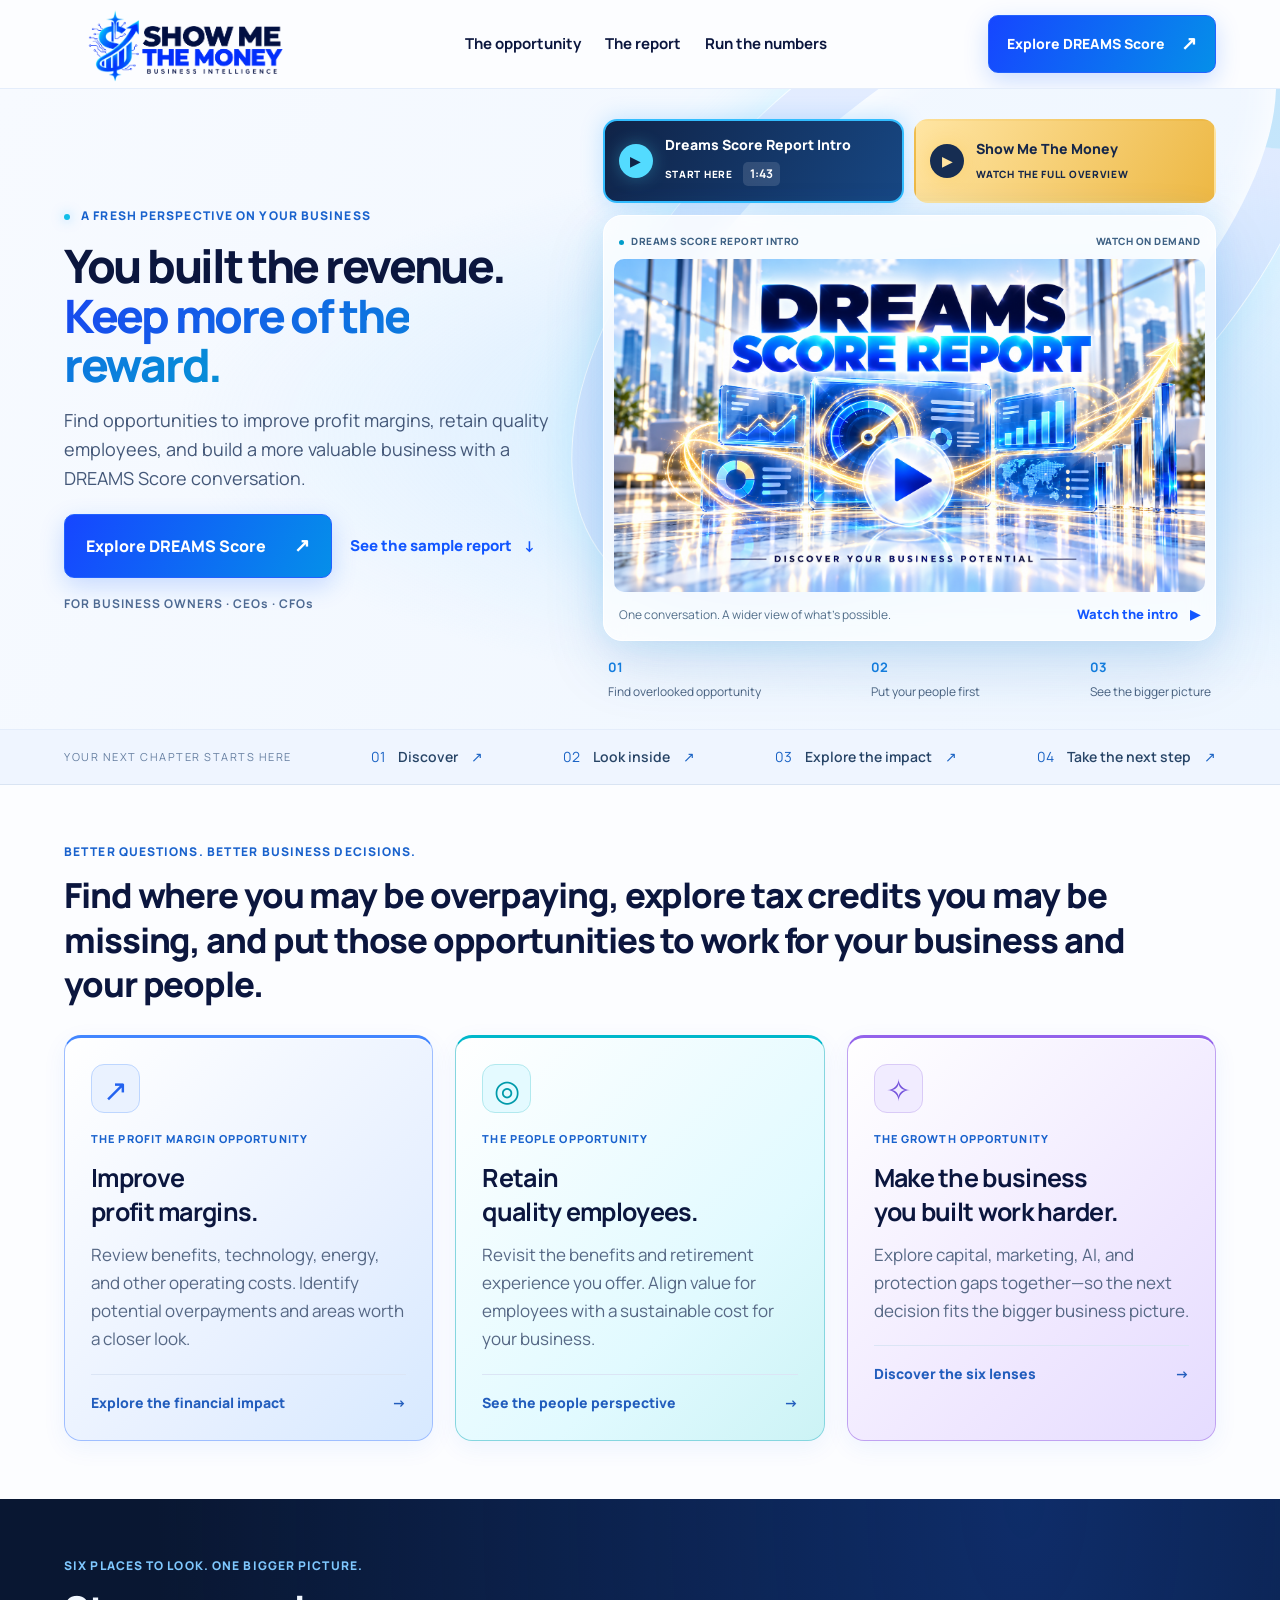
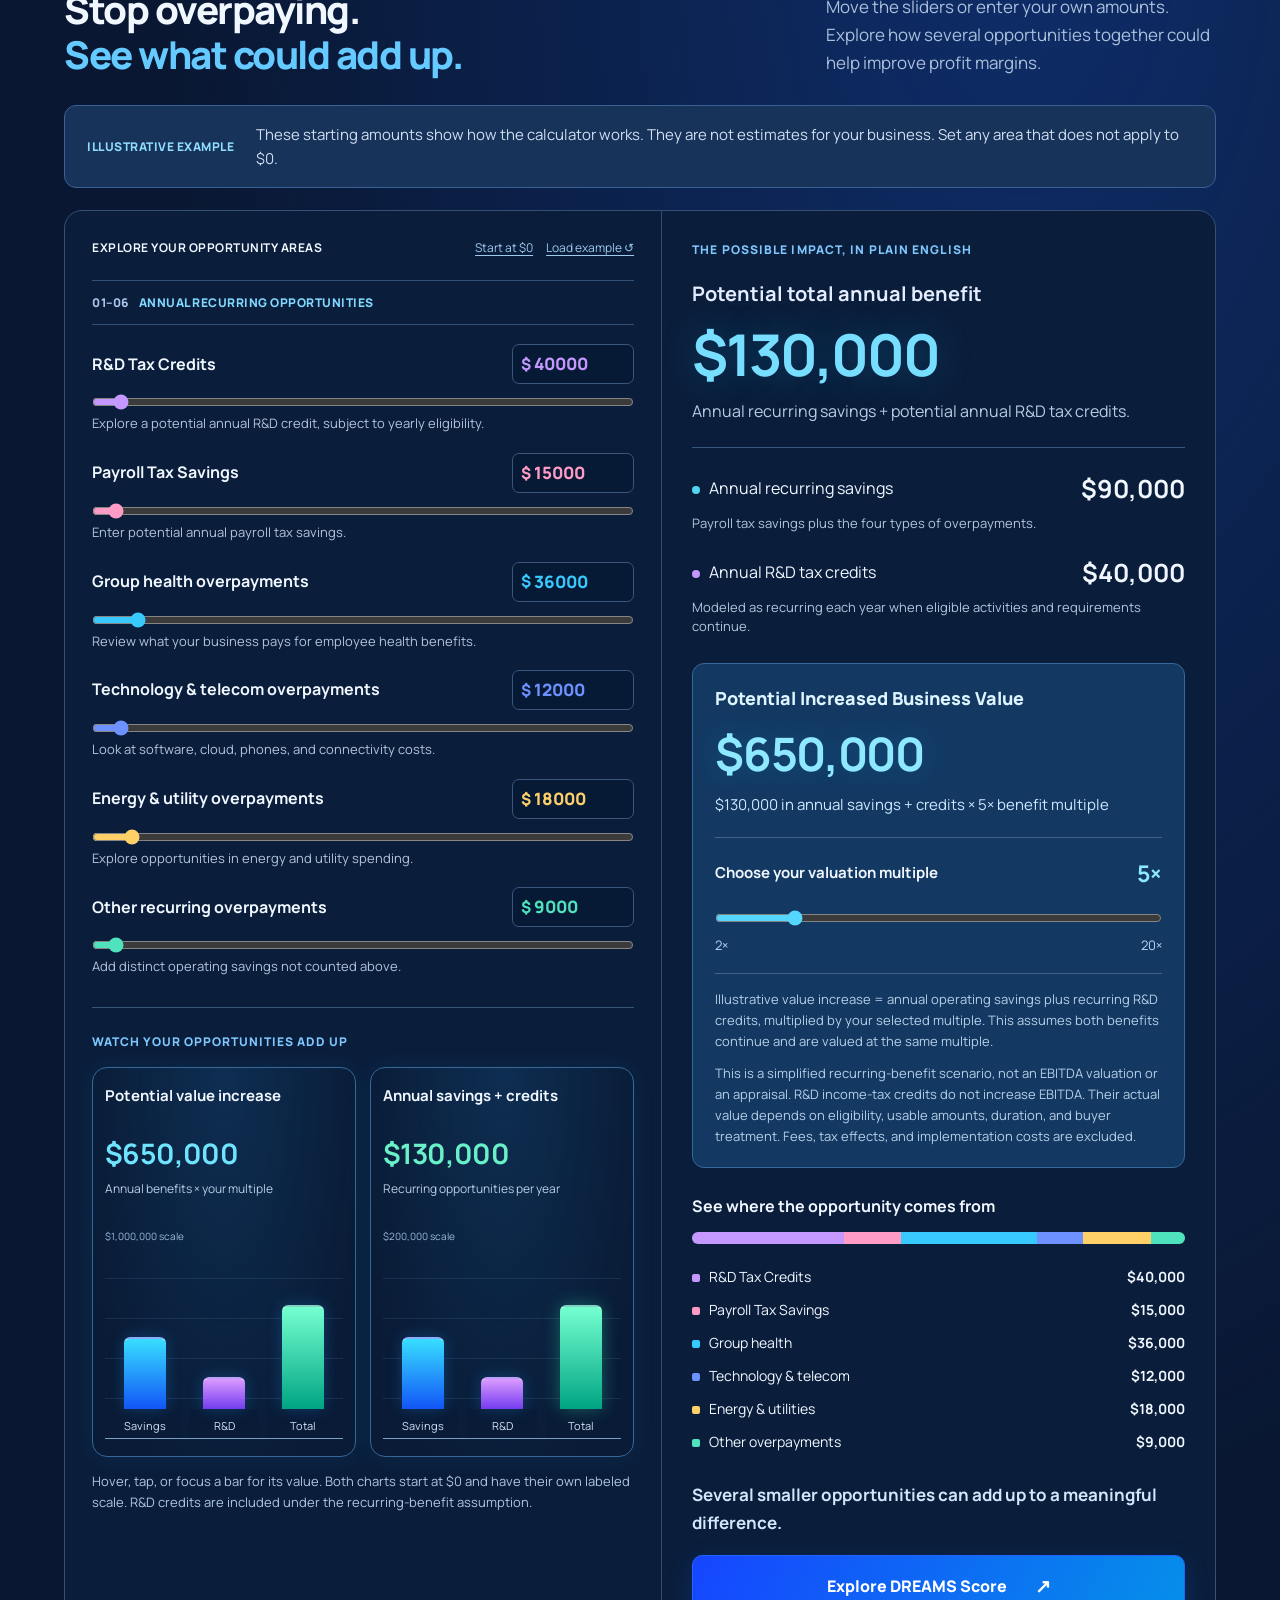
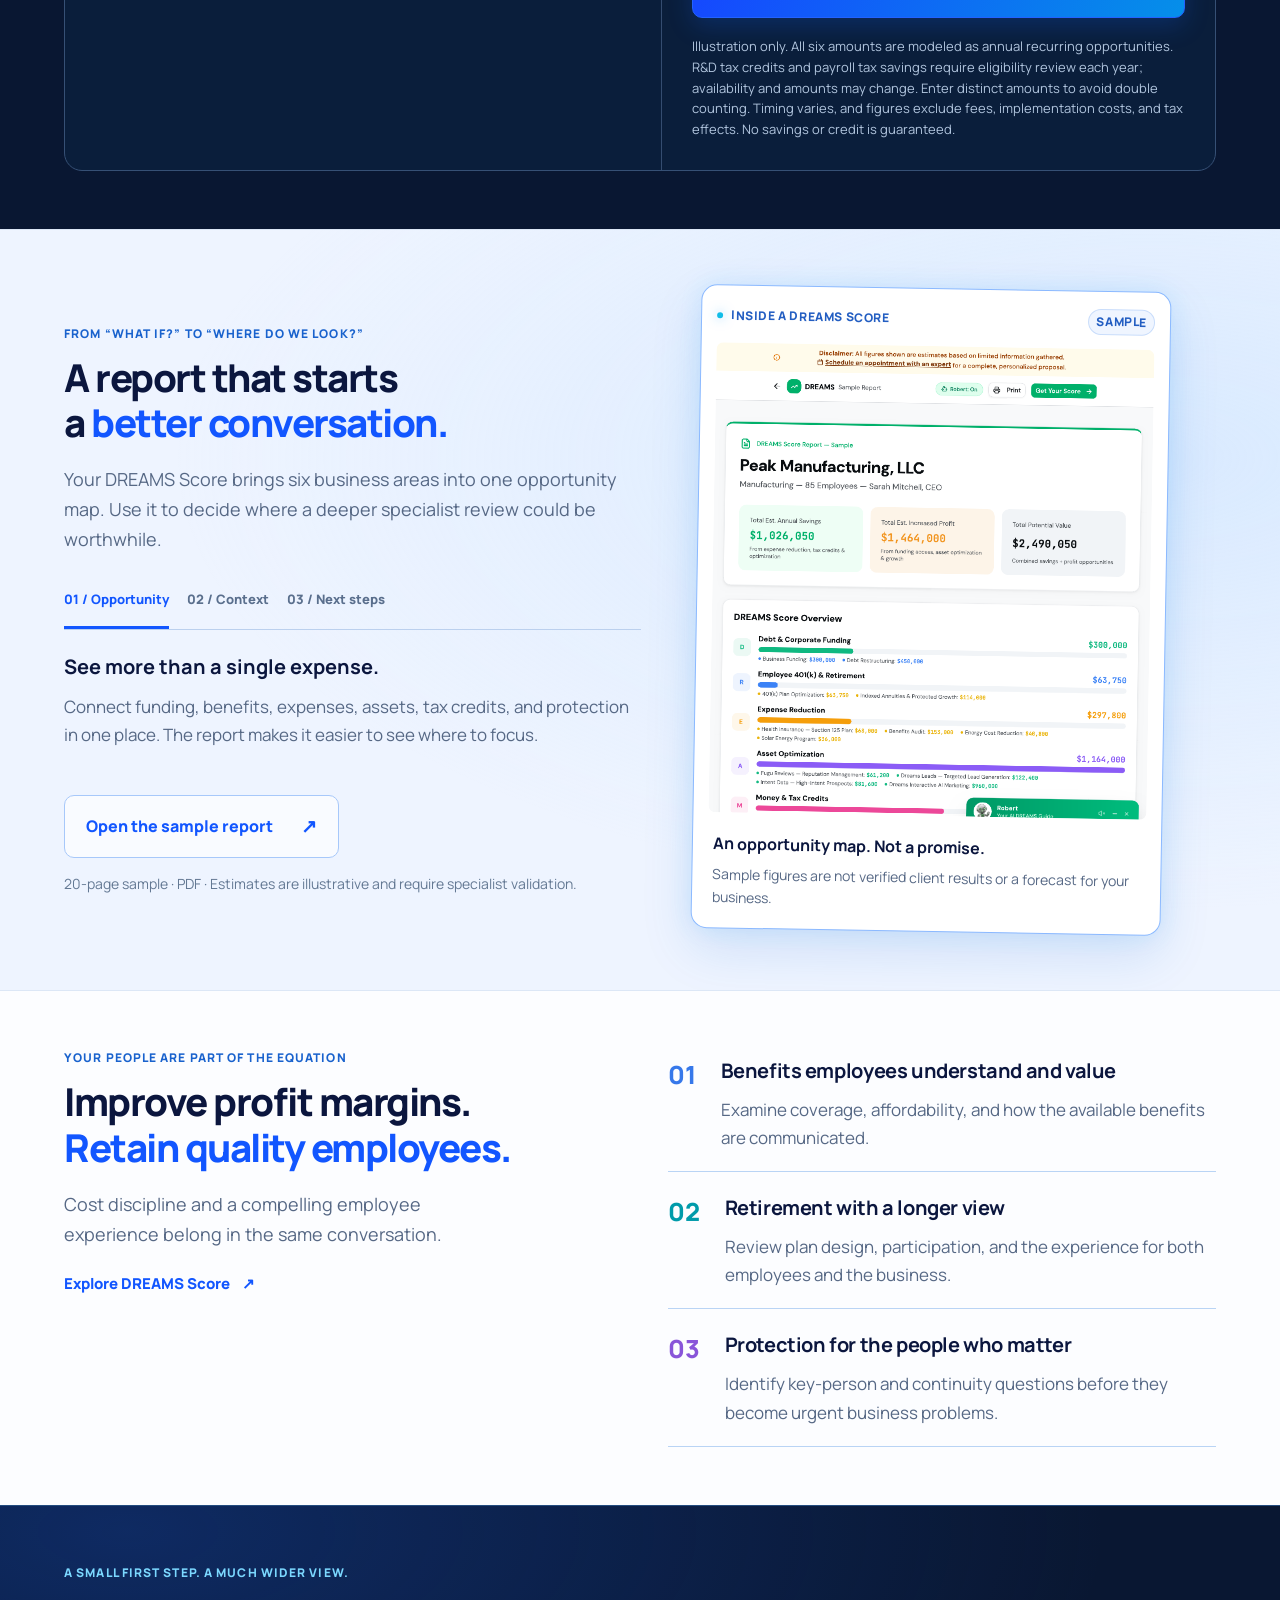
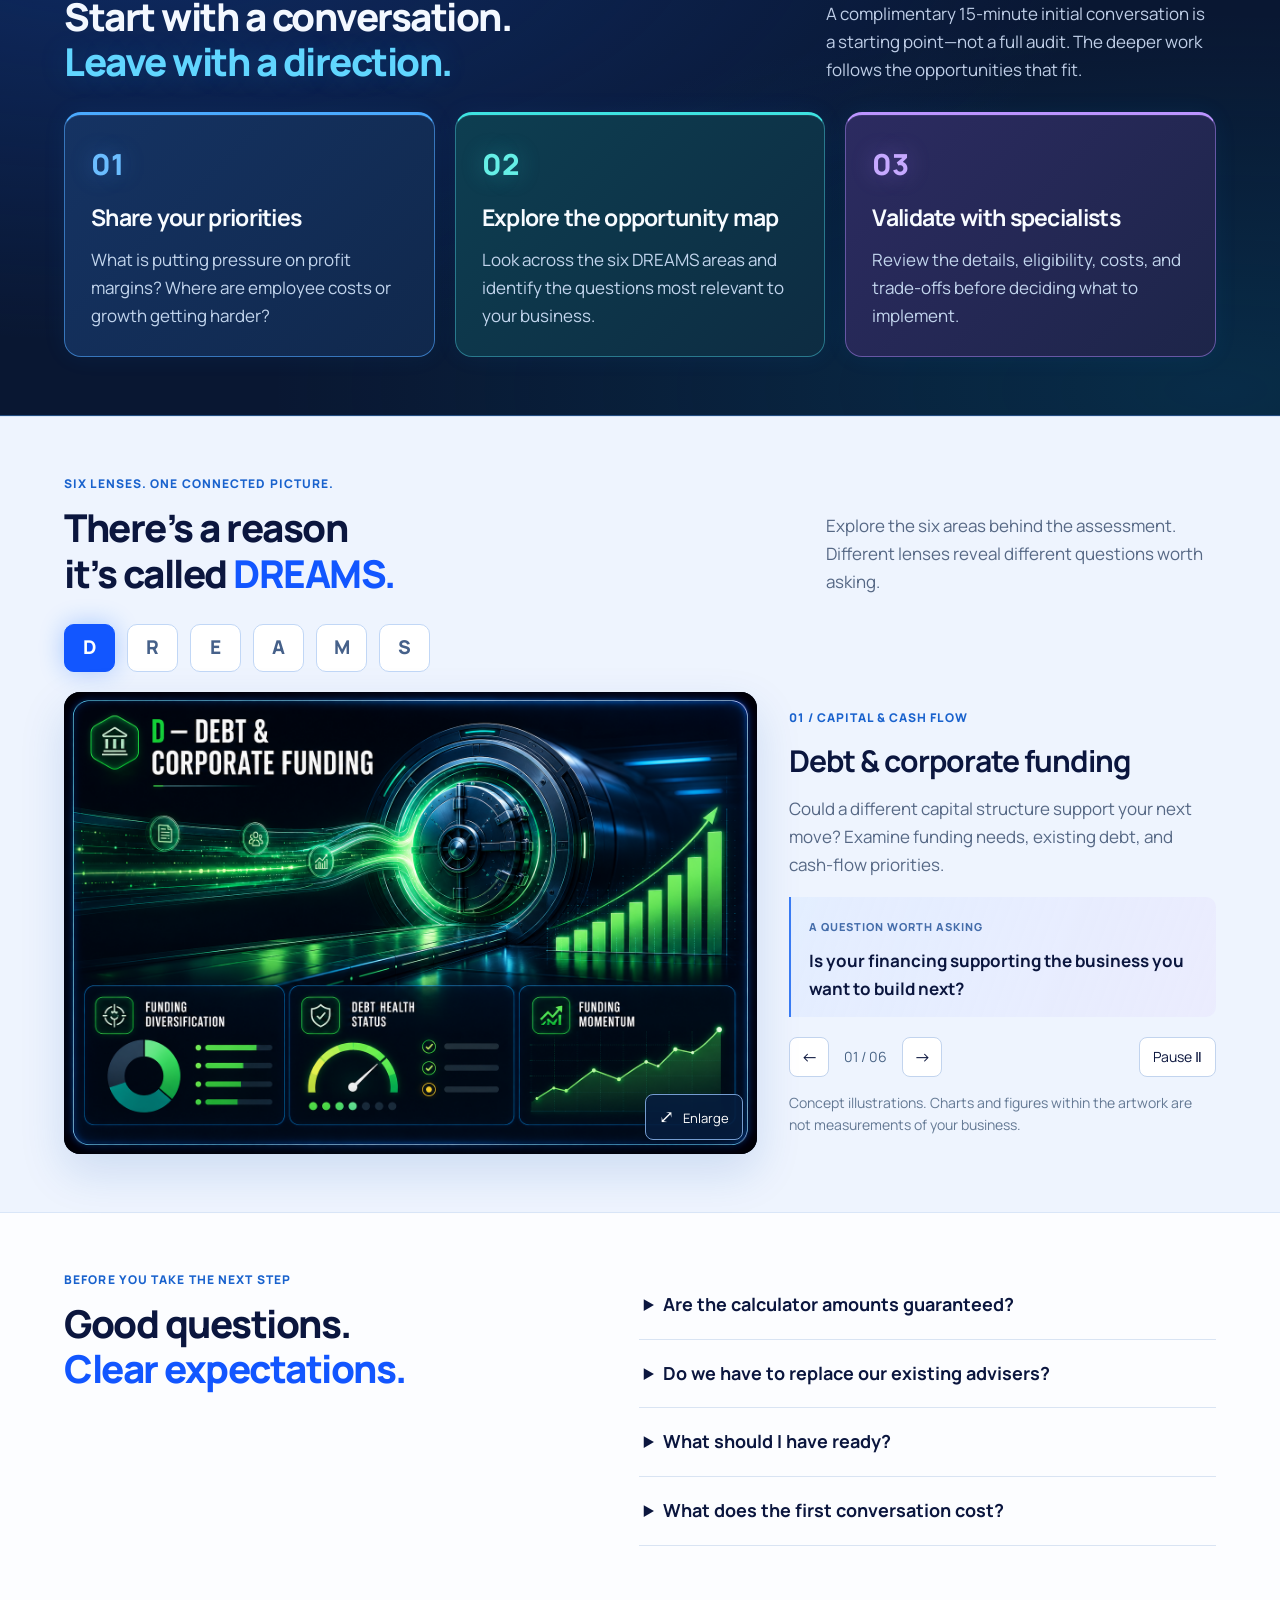
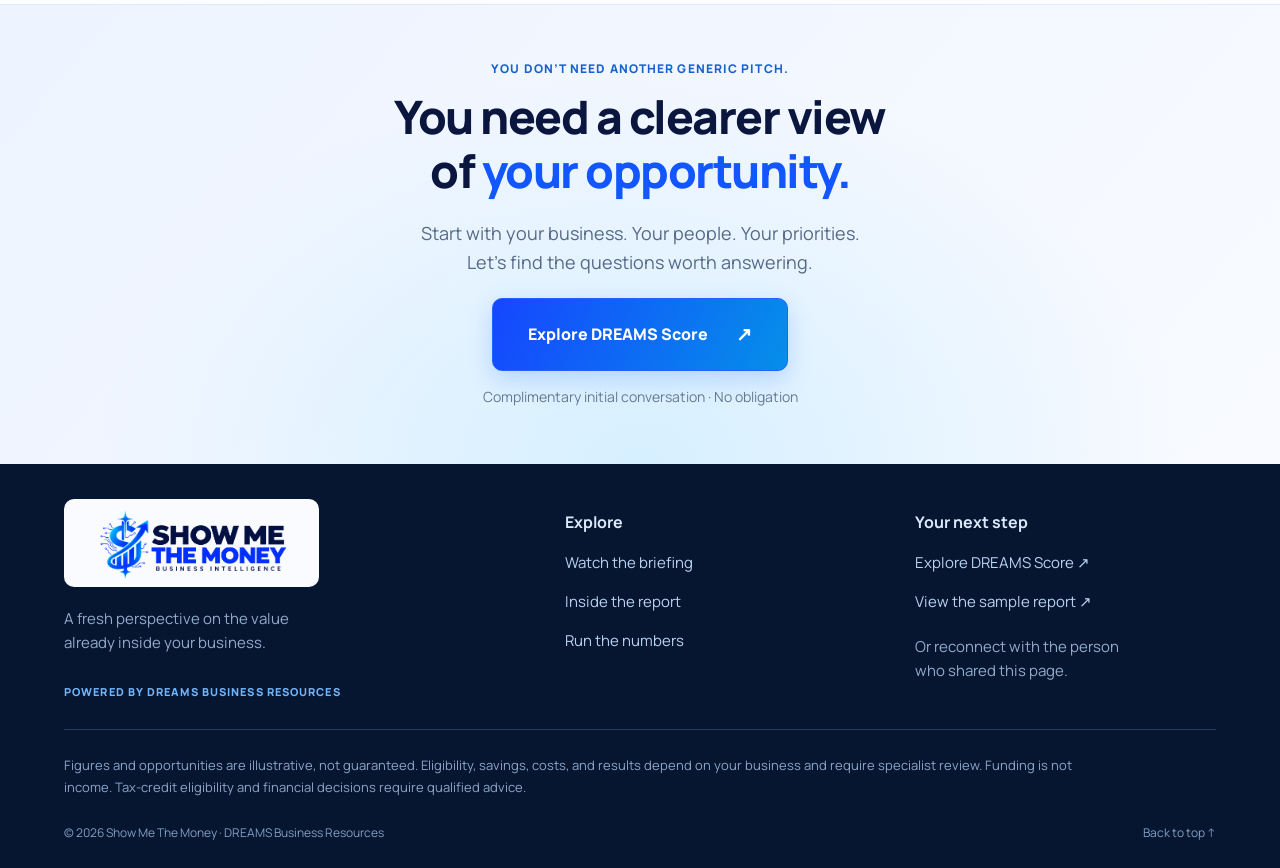
==== commit 75911e65: "Add Dreams Score Report Intro as default hero video with two-video selector" ====
--- a/dreams/index.html
+++ b/dreams/index.html
@@ -1,7 +1,7 @@
 <!doctype html>
-<html lang="en"><head><meta charset="utf-8"><meta name="viewport" content="width=device-width,initial-scale=1"><meta name="robots" content="index,follow"><link rel="canonical" href="https://showmethemoney.pro/dreams/"><meta property="og:title" content="Show Me The Money · DREAMS Score"><meta property="og:description" content="Explore opportunities to improve profit margins and retain quality employees."><meta property="og:url" content="https://showmethemoney.pro/dreams/"><meta property="og:image" content="https://showmethemoney.pro/dreams/assets/video-cover.png"><title>Show Me The Money · Discover Your DREAMS Score</title><meta name="description" content="Explore opportunities to improve profit margins and retain quality employees with a DREAMS Score conversation."><link rel="preconnect" href="https://fonts.googleapis.com"><link rel="preconnect" href="https://fonts.gstatic.com" crossorigin><link href="https://fonts.googleapis.com/css2?family=Manrope:wght@400;500;600;700;800&display=swap" rel="stylesheet"><link rel="stylesheet" href="style.css?v=glow-7"><script defer src="app.js?v=glow-7"></script></head>
+<html lang="en"><head><meta charset="utf-8"><meta name="viewport" content="width=device-width,initial-scale=1"><meta name="robots" content="index,follow"><link rel="canonical" href="https://showmethemoney.pro/dreams/"><meta property="og:title" content="Show Me The Money · DREAMS Score"><meta property="og:description" content="Explore opportunities to improve profit margins and retain quality employees."><meta property="og:url" content="https://showmethemoney.pro/dreams/"><meta property="og:image" content="https://showmethemoney.pro/dreams/assets/video-cover.png"><title>Show Me The Money · Discover Your DREAMS Score</title><meta name="description" content="Explore opportunities to improve profit margins and retain quality employees with a DREAMS Score conversation."><link rel="preconnect" href="https://fonts.googleapis.com"><link rel="preconnect" href="https://fonts.gstatic.com" crossorigin><link href="https://fonts.googleapis.com/css2?family=Manrope:wght@400;500;600;700;800&display=swap" rel="stylesheet"><link rel="stylesheet" href="style.css?v=two-videos-8"><script defer src="app.js?v=two-videos-8"></script><link rel="icon" href="/dreams/favicon.ico?v=brand1" sizes="16x16 32x32 48x48"><link rel="icon" type="image/png" sizes="32x32" href="/dreams/favicon-32.png?v=brand1"><link rel="icon" type="image/svg+xml" sizes="any" href="/dreams/favicon.svg?v=brand1"><link rel="apple-touch-icon" sizes="180x180" href="/dreams/apple-touch-icon.png?v=brand1"></head>
 <body id="top"><a class="skip" href="#main">Skip to content</a><header class="header wrap"><a class="brand" href="#top" aria-label="Show Me The Money home"><img src="assets/show-money-logo-blue.png" alt="Show Me The Money"></a><nav aria-label="Main navigation"><a href="#opportunities">The opportunity</a><a href="#report">The report</a><a href="#value">Run the numbers</a></nav><a class="button small" href="https://dreamsscores.com/?refid=AA0233">Explore DREAMS Score <span>↗</span></a></header>
-<main id="main"><section class="hero"><div class="hero-orbit" aria-hidden="true"></div><div class="wrap hero-grid"><div class="hero-copy"><p class="eyebrow"><span class="status-dot"></span> A FRESH PERSPECTIVE ON YOUR BUSINESS</p><h1>You built the revenue.<br><em>Keep more of the reward.</em></h1><p class="intro">Find opportunities to improve profit margins, retain quality employees, and build a more valuable business with a DREAMS Score conversation.</p><div class="hero-actions"><a class="button" href="https://dreamsscores.com/?refid=AA0233">Explore DREAMS Score <span>↗</span></a><a class="text-link" href="#report">See the sample report <span>↓</span></a></div><p class="micro">FOR BUSINESS OWNERS · CEOs · CFOs</p></div><div class="hero-media" id="film"><div class="video-shell"><div class="video-topline"><span><i></i> THE BUSINESS OWNER BRIEFING</span><span>WATCH ON DEMAND</span></div><div id="video-frame"><button id="play-video" class="video-cover" type="button" aria-label="Play the Show Me The Money business owner briefing"><img src="assets/video-cover.png" alt="Show Me The Money — luminous blue infinity loop and play arrow" fetchpriority="high" width="1672" height="941"></button></div><div class="video-caption"><span>One conversation. A wider view of what’s possible.</span><button class="text-link" id="watch-video" type="button">Watch the film <span>▶</span></button></div></div><div class="hero-bottom"><span><b>01</b> Find overlooked opportunity</span><span><b>02</b> Put your people first</span><span><b>03</b> See the bigger picture</span></div></div></div></section>
+<main id="main"><section class="hero"><div class="hero-orbit" aria-hidden="true"></div><div class="wrap hero-grid"><div class="hero-copy"><p class="eyebrow"><span class="status-dot"></span> A FRESH PERSPECTIVE ON YOUR BUSINESS</p><h1>You built the revenue.<br><em>Keep more of the reward.</em></h1><p class="intro">Find opportunities to improve profit margins, retain quality employees, and build a more valuable business with a DREAMS Score conversation.</p><div class="hero-actions"><a class="button" href="https://dreamsscores.com/?refid=AA0233">Explore DREAMS Score <span>↗</span></a><a class="text-link" href="#report">See the sample report <span>↓</span></a></div><p class="micro">FOR BUSINESS OWNERS · CEOs · CFOs</p></div><div class="hero-media" id="film"><div class="video-selector" role="group" aria-label="Choose a video"><button type="button" class="video-option intro-option" data-video="intro" aria-pressed="true" aria-controls="video-frame"><span class="video-option-play" aria-hidden="true">▶</span><span><strong>Dreams Score Report Intro</strong><small>START HERE <b>1:43</b></small></span></button><button type="button" class="video-option overview-option" data-video="overview" aria-pressed="false" aria-controls="video-frame"><span class="video-option-play" aria-hidden="true">▶</span><span><strong>Show Me The Money</strong><small>WATCH THE FULL OVERVIEW</small></span></button></div><div class="video-shell"><div class="video-topline"><span><i></i> <span id="video-heading">DREAMS SCORE REPORT INTRO</span></span><span>WATCH ON DEMAND</span></div><div id="video-frame"><button id="play-video" class="video-cover" type="button" aria-label="Play Dreams Score Report Intro"><img src="assets/dreams-score-intro-cover.png" alt="Dreams Score Report — futuristic business dashboard with a play arrow" fetchpriority="high" width="1672" height="941"></button></div><div class="video-caption"><span>One conversation. A wider view of what’s possible.</span><button class="text-link" id="watch-video" type="button">Watch the intro <span>▶</span></button></div></div><div class="hero-bottom"><span><b>01</b> Find overlooked opportunity</span><span><b>02</b> Put your people first</span><span><b>03</b> See the bigger picture</span></div></div></div></section>
 <div class="chapter-bar"><div class="wrap"><span>YOUR NEXT CHAPTER STARTS HERE</span><a href="#opportunities">01 <b>Discover</b> ↗</a><a href="#report">02 <b>Look inside</b> ↗</a><a href="#value">03 <b>Explore the impact</b> ↗</a><a href="#next">04 <b>Take the next step</b> ↗</a></div></div>
 <section class="section wrap" id="opportunities"><div class="section-head"><div><p class="eyebrow">BETTER QUESTIONS. BETTER BUSINESS DECISIONS.</p><h2 class="opportunity-heading">Find where you may be overpaying, explore tax credits you may be missing, and put those opportunities to work for your business and your people.</h2></div></div><div class="outcome-grid"><article class="glow-card"><span class="line-icon">↗</span><p class="eyebrow">THE PROFIT MARGIN OPPORTUNITY</p><h3>Improve<br>profit margins.</h3><p>Review benefits, technology, energy, and other operating costs. Identify potential overpayments and areas worth a closer look.</p><a href="#value">Explore the financial impact <span>→</span></a></article><article class="glow-card cyan"><span class="line-icon">◎</span><p class="eyebrow">THE PEOPLE OPPORTUNITY</p><h3>Retain<br>quality employees.</h3><p>Revisit the benefits and retirement experience you offer. Align value for employees with a sustainable cost for your business.</p><a href="#people">See the people perspective <span>→</span></a></article><article class="glow-card violet"><span class="line-icon">✧</span><p class="eyebrow">THE GROWTH OPPORTUNITY</p><h3>Make the business<br>you built work harder.</h3><p>Explore capital, marketing, AI, and protection gaps together—so the next decision fits the bigger business picture.</p><a href="#dreams">Discover the six lenses <span>→</span></a></article></div></section>
 <section class="value-section" id="value"><div class="wrap section"><div class="section-head"><div><p class="eyebrow">SIX PLACES TO LOOK. ONE BIGGER PICTURE.</p><h2>Stop overpaying.<br><em>See what could add up.</em></h2></div><p>Move the sliders or enter your own amounts. Explore how several opportunities together could help improve profit margins.</p></div><div class="scenario-banner"><span>ILLUSTRATIVE EXAMPLE</span><p>These starting amounts show how the calculator works. They are not estimates for your business. Set any area that does not apply to $0.</p></div><div class="opportunity-calculator"><div class="opportunity-inputs"><div class="calc-title"><b>EXPLORE YOUR OPPORTUNITY AREAS</b><div><button id="clear" type="button">Start at $0</button><button id="reset" type="button">Load example ↺</button></div></div><div class="opportunity-group"><span>01–06</span> ANNUAL RECURRING OPPORTUNITIES</div><div class="opportunity-control" style="--area-color:#c498ff"><div class="opportunity-label"><label for="rd">R&amp;D Tax Credits</label><div class="amount-entry"><span aria-hidden="true">$</span><input id="rd-amount" aria-label="R&amp;D Tax Credits, dollars" type="number" min="0" max="1000000" step="1" value="40000" inputmode="numeric"></div></div><input id="rd" type="range" min="0" max="1000000" step="1" value="40000" aria-describedby="rd-help"><p id="rd-help">Explore a potential annual R&amp;D credit, subject to yearly eligibility.</p></div><div class="opportunity-control" style="--area-color:#ff9cc5"><div class="opportunity-label"><label for="payroll">Payroll Tax Savings</label><div class="amount-entry"><span aria-hidden="true">$</span><input id="payroll-amount" aria-label="Payroll Tax Savings, dollars" type="number" min="0" max="500000" step="1" value="15000" inputmode="numeric"></div></div><input id="payroll" type="range" min="0" max="500000" step="1" value="15000" aria-describedby="payroll-help"><p id="payroll-help">Enter potential annual payroll tax savings.</p></div><div class="opportunity-control" style="--area-color:#38c9ff"><div class="opportunity-label"><label for="health">Group health overpayments</label><div class="amount-entry"><span aria-hidden="true">$</span><input id="health-amount" aria-label="Group health overpayments, dollars" type="number" min="0" max="500000" step="1" value="36000" inputmode="numeric"></div></div><input id="health" type="range" min="0" max="500000" step="1" value="36000" aria-describedby="health-help"><p id="health-help">Review what your business pays for employee health benefits.</p></div><div class="opportunity-control" style="--area-color:#6d92ff"><div class="opportunity-label"><label for="technology">Technology & telecom overpayments</label><div class="amount-entry"><span aria-hidden="true">$</span><input id="technology-amount" aria-label="Technology & telecom overpayments, dollars" type="number" min="0" max="300000" step="1" value="12000" inputmode="numeric"></div></div><input id="technology" type="range" min="0" max="300000" step="1" value="12000" aria-describedby="technology-help"><p id="technology-help">Look at software, cloud, phones, and connectivity costs.</p></div><div class="opportunity-control" style="--area-color:#ffcf68"><div class="opportunity-label"><label for="energy">Energy & utility overpayments</label><div class="amount-entry"><span aria-hidden="true">$</span><input id="energy-amount" aria-label="Energy & utility overpayments, dollars" type="number" min="0" max="300000" step="1" value="18000" inputmode="numeric"></div></div><input id="energy" type="range" min="0" max="300000" step="1" value="18000" aria-describedby="energy-help"><p id="energy-help">Explore opportunities in energy and utility spending.</p></div><div class="opportunity-control" style="--area-color:#4ee3bd"><div class="opportunity-label"><label for="other">Other recurring overpayments</label><div class="amount-entry"><span aria-hidden="true">$</span><input id="other-amount" aria-label="Other recurring overpayments, dollars" type="number" min="0" max="300000" step="1" value="9000" inputmode="numeric"></div></div><input id="other" type="range" min="0" max="300000" step="1" value="9000" aria-describedby="other-help"><p id="other-help">Add distinct operating savings not counted above.</p></div><div class="impact-dashboard"><p class="eyebrow">WATCH YOUR OPPORTUNITIES ADD UP</p><div class="impact-charts"><section class="impact-chart" aria-labelledby="valuation-chart-title"><h3 id="valuation-chart-title">Potential value increase</h3><strong id="valuation-chart-total"></strong><p>Annual benefits × your multiple</p><div class="chart-axis"><span id="valuation-ceiling"></span><span>$0 baseline</span></div><div class="chart-plot"><div class="chart-column"><div class="chart-track"><button type="button" class="chart-bar chart-color-0" id="valuation-bar-0" aria-label="Savings"><span class="chart-tooltip" id="valuation-tip-0"></span></button></div><span>Savings</span></div><div class="chart-column"><div class="chart-track"><button type="button" class="chart-bar chart-color-1" id="valuation-bar-1" aria-label="R&D"><span class="chart-tooltip" id="valuation-tip-1"></span></button></div><span>R&D</span></div><div class="chart-column"><div class="chart-track"><button type="button" class="chart-bar chart-color-2" id="valuation-bar-2" aria-label="Total"><span class="chart-tooltip" id="valuation-tip-2"></span></button></div><span>Total</span></div></div></section><section class="impact-chart" aria-labelledby="benefits-chart-title"><h3 id="benefits-chart-title">Annual savings + credits</h3><strong id="benefits-chart-total"></strong><p>Recurring opportunities per year</p><div class="chart-axis"><span id="benefits-ceiling"></span><span>$0 baseline</span></div><div class="chart-plot"><div class="chart-column"><div class="chart-track"><button type="button" class="chart-bar chart-color-0" id="benefits-bar-0" aria-label="Savings"><span class="chart-tooltip" id="benefits-tip-0"></span></button></div><span>Savings</span></div><div class="chart-column"><div class="chart-track"><button type="button" class="chart-bar chart-color-1" id="benefits-bar-1" aria-label="R&D"><span class="chart-tooltip" id="benefits-tip-1"></span></button></div><span>R&D</span></div><div class="chart-column"><div class="chart-track"><button type="button" class="chart-bar chart-color-2" id="benefits-bar-2" aria-label="Total"><span class="chart-tooltip" id="benefits-tip-2"></span></button></div><span>Total</span></div></div></section></div><p class="chart-caption">Hover, tap, or focus a bar for its value. Both charts start at $0 and have their own labeled scale. R&D credits are included under the recurring-benefit assumption.</p></div></div><div class="opportunity-results"><p class="eyebrow">THE POSSIBLE IMPACT, IN PLAIN ENGLISH</p><div class="first-year-result"><span>Potential total annual benefit</span><strong id="first-year-out">$130,000</strong><p>Annual recurring savings + potential annual R&amp;D tax credits.</p></div><div class="savings-summary"><div><span><i class="savings-dot"></i> Annual recurring savings</span><strong id="annual-out">$90,000</strong></div><p>Payroll tax savings plus the four types of overpayments.</p><div><span><i class="credits-dot"></i> Annual R&amp;D tax credits</span><strong id="credits-out">$40,000</strong></div><p>Modeled as recurring each year when eligible activities and requirements continue.</p></div><div class="monthly-result business-value-result"><span>Potential Increased Business Value</span><strong id="business-value-out">$650,000</strong><p id="business-value-formula">$130,000 in annual savings + credits × 5× benefit multiple</p><div class="multiple-control"><label for="earnings-multiple">Choose your valuation multiple <output id="earnings-multiple-out" for="earnings-multiple">5×</output></label><input id="earnings-multiple" type="range" min="2" max="20" step="0.5" value="5" aria-describedby="multiple-help"><div class="range-ends"><span>2×</span><span>20×</span></div></div><p id="multiple-help">Illustrative value increase = annual operating savings plus recurring R&D credits, multiplied by your selected multiple. This assumes both benefits continue and are valued at the same multiple.</p><p class="valuation-note">This is a simplified recurring-benefit scenario, not an EBITDA valuation or an appraisal. R&D income-tax credits do not increase EBITDA. Their actual value depends on eligibility, usable amounts, duration, and buyer treatment. Fees, tax effects, and implementation costs are excluded.</p></div><div class="breakdown"><h3>See where the opportunity comes from</h3><div id="breakdown-bar" class="breakdown-bar" aria-hidden="true"></div><div id="breakdown-list"></div></div><p class="result-takeaway">Several smaller opportunities can add up to a meaningful difference.</p><a class="button" href="https://dreamsscores.com/?refid=AA0233">Explore DREAMS Score <span>↗</span></a><p class="calc-note">Illustration only. All six amounts are modeled as annual recurring opportunities. R&amp;D tax credits and payroll tax savings require eligibility review each year; availability and amounts may change. Enter distinct amounts to avoid double counting. Timing varies, and figures exclude fees, implementation costs, and tax effects. No savings or credit is guaranteed.</p><p class="sr-only" id="calc-status" role="status" aria-live="polite"></p></div></div></div></section>
--- a/dreams/style.css
+++ b/dreams/style.css
@@ -41,3 +41,24 @@
 .appointment-section .glow-card:hover,.appointment-section .glow-card:focus-within{border-color:rgba(var(--glow),.9);box-shadow:0 0 34px rgba(var(--glow),.3),0 18px 42px #00000035,inset 0 1px 0 #ffffff22}
 .report-display{border-color:#8bb9ff;box-shadow:0 20px 50px #1666ce25,0 0 22px #36bdff20;transition:box-shadow .25s}.report-display:hover{box-shadow:0 22px 52px #1666ce30,0 0 35px #36bdff45}.question-box{background:linear-gradient(110deg,#dceaff99,#e6e2ff70);border-left-color:#397cf4;border-radius:0 10px 10px 0;padding:14px 18px}.people-list article{border-bottom-color:#b9d4f5}.people-list article>span{color:#3678ea}.people-list article:nth-child(2)>span{color:#009baa}.people-list article:nth-child(3)>span{color:#8955d9}
 @media(prefers-reduced-motion:reduce){.report-display{transition:none}.glow-card:hover,.glow-card:focus-within{transform:none}}
+
+/* Two on-demand hero videos: intro first, full overview second. */
+.video-selector{display:grid;grid-template-columns:1fr 1fr;gap:10px;margin-bottom:12px}
+.video-option{display:flex;align-items:center;gap:12px;text-align:left;padding:15px 14px;border:2px solid transparent;border-radius:14px;min-width:0;cursor:pointer;transition:box-shadow .2s,transform .2s,border-color .2s;font:inherit}
+.video-option>span:last-child{min-width:0}
+.video-option strong{display:block;font-size:14px;line-height:1.35;font-weight:800}
+.video-option small{display:flex;align-items:center;gap:10px;margin-top:7px;font-size:10px;font-weight:800;letter-spacing:.7px}
+.video-option small b{padding:2px 7px;border-radius:5px;background:#ffffff20;letter-spacing:0;font-size:12px}
+.intro-option{background:linear-gradient(120deg,#102347,#174783);color:#fff}
+.overview-option{background:linear-gradient(120deg,#ffe5a3,#edb844);color:#16274a}
+.video-option-play{display:grid;place-items:center;flex:0 0 34px;width:34px;height:34px;border-radius:50%;background:#53dbff;color:#102347;font-size:14px;box-shadow:0 0 18px #48dfff50}
+.overview-option .video-option-play{background:#162d52;color:#ffe3a0;box-shadow:0 0 18px #ffc84e70}
+.video-option[aria-pressed=true]{border-color:#32bdff;box-shadow:0 0 22px #219eff40}
+.overview-option[aria-pressed=true]{border-color:#bd8318;box-shadow:0 0 22px #eeb23660}
+.video-option:hover{transform:translateY(-2px);box-shadow:0 0 25px #299dff55}
+.overview-option:hover{box-shadow:0 0 25px #eeb23670}
+.video-option:focus-visible{outline:3px solid #1256ff;outline-offset:4px}
+#video-frame video{display:block;width:100%;height:100%;object-fit:contain;background:#061b40}
+@media(max-width:1100px) and (min-width:851px){.video-option{padding:12px 9px;gap:8px}.video-option strong{font-size:12px}.video-option small{font-size:8px;letter-spacing:.3px}.video-option-play{flex-basis:28px;width:28px;height:28px}}
+@media(max-width:480px){.video-selector{gap:8px}.video-option{padding:12px 8px;gap:7px}.video-option strong{font-size:12px}.video-option small{font-size:8px;letter-spacing:.2px;gap:5px}.video-option-play{flex-basis:26px;width:26px;height:26px;font-size:11px}.video-option small b{font-size:11px;padding:2px 4px}}
+@media(prefers-reduced-motion:reduce){.video-option{transition:none}.video-option:hover{transform:none}}
